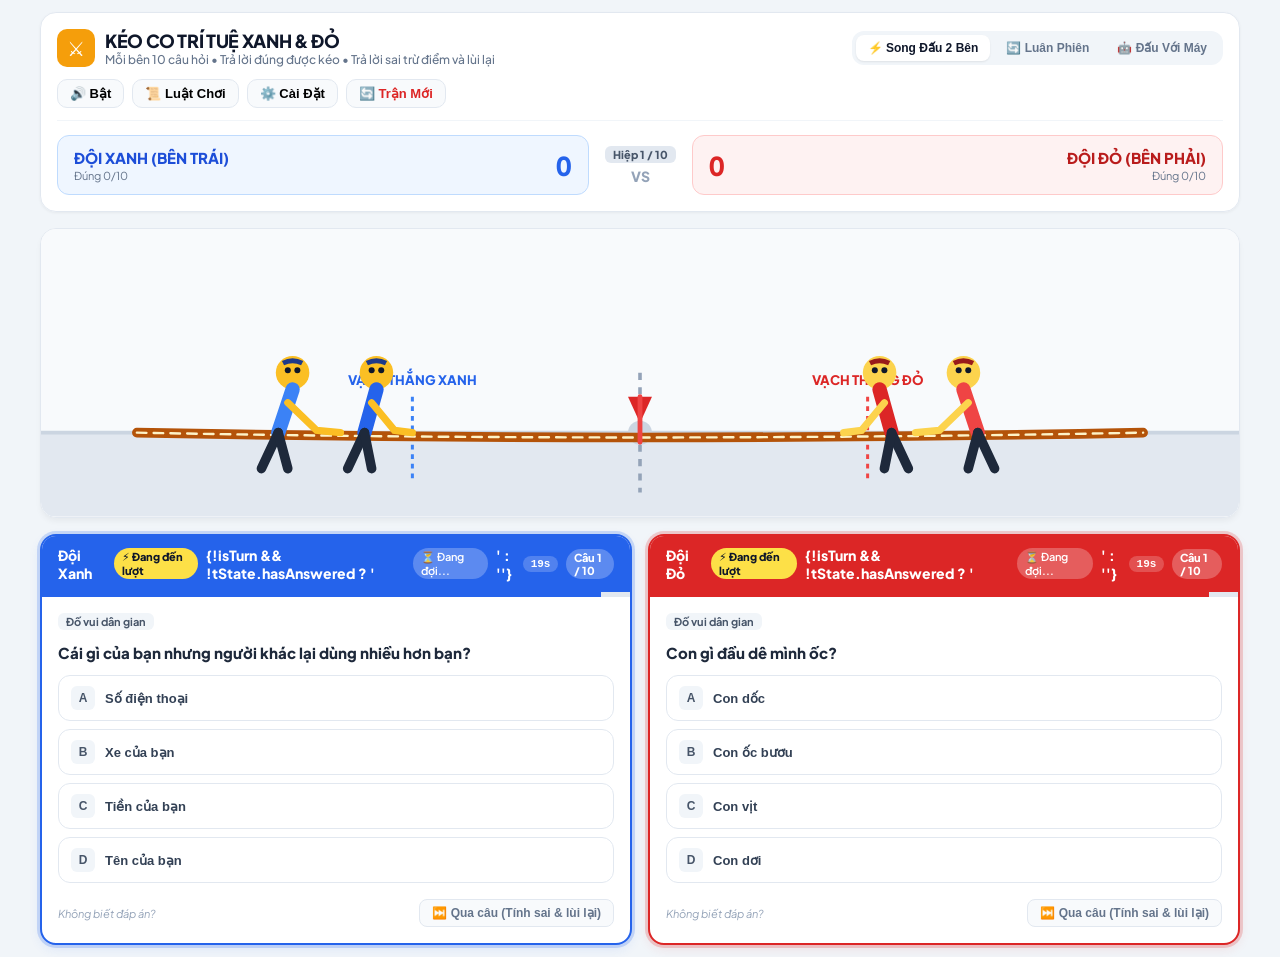
==== docs/index.html @ 519de3d8 "feat: initialize Kéo Co Xanh Đỏ game project Set up the project structure with React, TypeScript, Ta" ====
<!DOCTYPE html>
<html lang="vi">
<head>
  <meta charset="UTF-8" />
  <meta name="viewport" content="width=device-width, initial-scale=1.0" />
  <title>Kéo Co Trí Tuệ Xanh & Đỏ (Tug of War Quiz)</title>
  <meta name="description" content="Trò chơi kéo co đối kháng 2 đội trả lời câu hỏi trắc nghiệm trí tuệ. Đúng được kéo, sai bị trừ điểm và lùi lại." />
  
  <!-- Google Fonts: Plus Jakarta Sans -->
  <link rel="preconnect" href="https://fonts.googleapis.com">
  <link rel="preconnect" href="https://fonts.gstatic.com" crossorigin>
  <link href="https://fonts.googleapis.com/css2?family=Plus+Jakarta+Sans:wght@400;600;700;800;900&display=swap" rel="stylesheet">
  
  <link rel="stylesheet" href="./style.css" />
</head>
<body>
  <!-- Confetti Canvas -->
  <canvas id="confetti-canvas"></canvas>

  <div class="container">
    <!-- Header & Scoreboard -->
    <header class="header-card">
      <div class="header-top">
        <div class="app-title-group">
          <div class="app-icon">⚔️</div>
          <div>
            <h1 class="app-title">KÉO CO TRÍ TUỆ XANH & ĐỎ</h1>
            <p class="app-subtitle">Mỗi bên 10 câu hỏi • Trả lời đúng được kéo • Trả lời sai trừ điểm và lùi lại</p>
          </div>
        </div>

        <div class="mode-selector">
          <button id="mode-split-screen" class="mode-btn active" onclick="setGameMode('split-screen')">
            ⚡ Song Đấu 2 Bên
          </button>
          <button id="mode-turn-based" class="mode-btn" onclick="setGameMode('turn-based')">
            🔄 Luân Phiên
          </button>
          <button id="mode-vs-bot" class="mode-btn" onclick="setGameMode('vs-bot')">
            🤖 Đấu Với Máy
          </button>
        </div>

        <div class="header-actions">
          <button id="sound-btn" class="icon-btn" onclick="toggleSound()">🔊 Bật</button>
          <button class="icon-btn" onclick="openModal('rules-modal')">📜 Luật Chơi</button>
          <button class="icon-btn" onclick="openModal('settings-modal')">⚙️ Cài Đặt</button>
          <button class="icon-btn" style="color: #dc2626;" onclick="resetGame()">🔄 Trận Mới</button>
        </div>
      </div>

      <!-- Scoreboard -->
      <div class="score-row">
        <div class="team-score-box blue">
          <div>
            <div class="team-info-name">ĐỘI XANH (BÊN TRÁI)</div>
            <div class="team-info-sub" id="blue-correct-tag">Đúng 0/10</div>
          </div>
          <div class="team-points" id="blue-score">0</div>
        </div>

        <div class="versus-box">
          <div class="versus-tag" id="round-badge">Hiệp 1 / 10</div>
          <span style="margin-top: 4px; font-size: 14px;">VS</span>
        </div>

        <div class="team-score-box red">
          <div class="team-points" id="red-score">0</div>
          <div style="text-align: right;">
            <div class="team-info-name">ĐỘI ĐỎ (BÊN PHẢI)</div>
            <div class="team-info-sub" id="red-correct-tag">Đúng 0/10</div>
          </div>
        </div>
      </div>
    </header>

    <!-- Arena Stage SVG -->
    <div class="arena-card">
      <div id="banner-action" class="banner-action"></div>

      <svg class="arena-svg" viewBox="0 0 1000 240" fill="none" xmlns="http://www.w3.org/2000/svg">
        <!-- Sky & Ground Background -->
        <rect width="1000" height="240" fill="#f8fafc" />
        <rect y="170" width="1000" height="70" fill="#e2e8f0" />
        <line x1="0" y1="170" x2="1000" y2="170" stroke="#cbd5e1" stroke-width="3" />

        <!-- Center Line & Victory Boundary Lines -->
        <line x1="500" y1="120" x2="500" y2="220" stroke="#94a3b8" stroke-width="3" stroke-dasharray="6 6" />
        <circle cx="500" cy="170" r="10" fill="#cbd5e1" />
        
        <!-- Blue Win Line (Left) -->
        <line x1="310" y1="140" x2="310" y2="210" stroke="#3b82f6" stroke-width="2.5" stroke-dasharray="4 4" />
        <text x="310" y="130" text-anchor="middle" fill="#2563eb" font-size="11" font-weight="800">VẠCH THẮNG XANH</text>

        <!-- Red Win Line (Right) -->
        <line x1="690" y1="140" x2="690" y2="210" stroke="#ef4444" stroke-width="2.5" stroke-dasharray="4 4" />
        <text x="690" y="130" text-anchor="middle" fill="#dc2626" font-size="11" font-weight="800">VẠCH THẮNG ĐỎ</text>

        <!-- Dynamic Rope Group (Moves horizontally with state.ropePosition) -->
        <g id="rope-group" class="rope-group">
          <!-- The Main Rope -->
          <path d="M 80 170 Q 500 178 920 170" stroke="#b45309" stroke-width="8" stroke-linecap="round" />
          <path d="M 80 170 Q 500 178 920 170" stroke="#fef3c7" stroke-width="2" stroke-linecap="round" stroke-dasharray="8 6" />

          <!-- Center Red Ribbon / Flag -->
          <polygon points="500,162 490,140 510,140" fill="#dc2626" />
          <line x1="500" y1="140" x2="500" y2="178" stroke="#ef4444" stroke-width="4" stroke-linecap="round" />

          <!-- BLUE TEAM PULLERS (Left Side) -->
          <!-- Player 1 Blue -->
          <g class="puller-blue" transform="translate(260, 100)">
            <circle cx="20" cy="20" r="14" fill="#fbbf24" />
            <path d="M 12 12 Q 20 8 28 12" stroke="#1e3a8a" stroke-width="4" fill="none" />
            <!-- Eyes & Bandana -->
            <circle cx="16" cy="18" r="2.5" fill="#0f172a" />
            <circle cx="24" cy="18" r="2.5" fill="#0f172a" />
            <!-- Body leaning back -->
            <line x1="20" y1="34" x2="10" y2="70" stroke="#2563eb" stroke-width="12" stroke-linecap="round" />
            <!-- Arms pulling rope -->
            <path d="M 16 45 L 35 68 L 50 70" stroke="#fbbf24" stroke-width="6" stroke-linecap="round" fill="none" />
            <!-- Legs planted back -->
            <path d="M 10 70 L -4 100" stroke="#1e293b" stroke-width="8" stroke-linecap="round" />
            <path d="M 10 70 L 16 100" stroke="#1e293b" stroke-width="8" stroke-linecap="round" />
          </g>

          <!-- Player 2 Blue -->
          <g class="puller-blue" transform="translate(190, 100)">
            <circle cx="20" cy="20" r="14" fill="#fbbf24" />
            <path d="M 12 12 Q 20 8 28 12" stroke="#1e3a8a" stroke-width="4" fill="none" />
            <circle cx="16" cy="18" r="2.5" fill="#0f172a" />
            <circle cx="24" cy="18" r="2.5" fill="#0f172a" />
            <line x1="20" y1="34" x2="8" y2="70" stroke="#3b82f6" stroke-width="12" stroke-linecap="round" />
            <path d="M 16 45 L 40 68 L 60 70" stroke="#fbbf24" stroke-width="6" stroke-linecap="round" fill="none" />
            <path d="M 8 70 L -6 100" stroke="#1e293b" stroke-width="8" stroke-linecap="round" />
            <path d="M 8 70 L 16 100" stroke="#1e293b" stroke-width="8" stroke-linecap="round" />
          </g>

          <!-- RED TEAM PULLERS (Right Side) -->
          <!-- Player 1 Red -->
          <g class="puller-red" transform="translate(680, 100)">
            <circle cx="20" cy="20" r="14" fill="#fcd34d" />
            <path d="M 12 12 Q 20 8 28 12" stroke="#991b1b" stroke-width="4" fill="none" />
            <circle cx="16" cy="18" r="2.5" fill="#0f172a" />
            <circle cx="24" cy="18" r="2.5" fill="#0f172a" />
            <line x1="20" y1="34" x2="30" y2="70" stroke="#dc2626" stroke-width="12" stroke-linecap="round" />
            <path d="M 24 45 L 5 68 L -10 70" stroke="#fcd34d" stroke-width="6" stroke-linecap="round" fill="none" />
            <path d="M 30 70 L 44 100" stroke="#1e293b" stroke-width="8" stroke-linecap="round" />
            <path d="M 30 70 L 24 100" stroke="#1e293b" stroke-width="8" stroke-linecap="round" />
          </g>

          <!-- Player 2 Red -->
          <g class="puller-red" transform="translate(750, 100)">
            <circle cx="20" cy="20" r="14" fill="#fcd34d" />
            <path d="M 12 12 Q 20 8 28 12" stroke="#991b1b" stroke-width="4" fill="none" />
            <circle cx="16" cy="18" r="2.5" fill="#0f172a" />
            <circle cx="24" cy="18" r="2.5" fill="#0f172a" />
            <line x1="20" y1="34" x2="32" y2="70" stroke="#ef4444" stroke-width="12" stroke-linecap="round" />
            <path d="M 24 45 L 0 68 L -20 70" stroke="#fcd34d" stroke-width="6" stroke-linecap="round" fill="none" />
            <path d="M 32 70 L 46 100" stroke="#1e293b" stroke-width="8" stroke-linecap="round" />
            <path d="M 32 70 L 24 100" stroke="#1e293b" stroke-width="8" stroke-linecap="round" />
          </g>
        </g>
      </svg>
    </div>

    <!-- Questions Side-by-Side Area -->
    <main class="question-grid">
      <!-- Blue Team Question Card (Left) -->
      <section id="blue-q-card" class="q-card blue-card active-turn">
        <!-- Rendered by script.js -->
      </section>

      <!-- Red Team Question Card (Right) -->
      <section id="red-q-card" class="q-card red-card active-turn">
        <!-- Rendered by script.js -->
      </section>
    </main>
  </div>

  <!-- Rules Modal -->
  <div id="rules-modal" class="modal-overlay">
    <div class="modal-content">
      <button class="modal-close-btn" onclick="closeModal('rules-modal')">✕</button>
      <h2 class="modal-title">📜 Luật Chơi Kéo Co Trí Tuệ</h2>
      <ul style="padding-left: 20px; font-size: 13px; line-height: 1.6; color: #334155; display: flex; flex-direction: column; gap: 8px;">
        <li><strong>Mục tiêu:</strong> Dùng kiến thức trả lời đúng 10 câu hỏi để kéo dây về phía đội mình và giành chiến thắng!</li>
        <li><strong>Trả lời đúng:</strong> <span style="color: #16a34a; font-weight: 800;">+100 điểm</span> và kéo dây về phía mình 14% khoảng cách.</li>
        <li><strong>Trả lời sai / Hết giờ / Bỏ qua:</strong> <span style="color: #dc2626; font-weight: 800;">-50 điểm</span>, đội bị lùi lại và dây bị kéo về phía đối phương.</li>
        <li><strong>Nút Qua câu:</strong> Nếu không biết đáp án, bấm "Qua câu" để lập tức xem đáp án đúng và tiếp tục thi đấu.</li>
        <li><strong>Chiến thắng Knockout:</strong> Kéo dây vượt qua vạch chiến thắng trước khi hết 10 câu sẽ thắng ngay tức khắc!</li>
      </ul>
      <button class="btn-primary" onclick="closeModal('rules-modal')">Đã Hiểu, Bắt Đầu Chơi!</button>
    </div>
  </div>

  <!-- Settings Modal -->
  <div id="settings-modal" class="modal-overlay">
    <div class="modal-content">
      <button class="modal-close-btn" onclick="closeModal('settings-modal')">✕</button>
      <h2 class="modal-title">⚙️ Cài Đặt Trận Đấu</h2>
      
      <div class="form-group">
        <label class="form-label">Tên Đội Xanh (Bên Trái)</label>
        <input type="text" id="setting-blue-name" class="form-input" value="Đội Xanh" />
      </div>

      <div class="form-group">
        <label class="form-label">Tên Đội Đỏ (Bên Phải)</label>
        <input type="text" id="setting-red-name" class="form-input" value="Đội Đỏ" />
      </div>

      <div class="form-group">
        <label class="form-label">Cơ chế câu hỏi 2 đội</label>
        <div style="display: grid; grid-template-columns: 1fr 1fr; gap: 8px;">
          <button type="button" class="icon-btn" style="justify-content: center;" onclick="state.sameQuestions=false; resetGame();">
            🔀 Đề riêng biệt
          </button>
          <button type="button" class="icon-btn" style="justify-content: center;" onclick="state.sameQuestions=true; resetGame();">
            🎯 Cùng 1 câu hỏi
          </button>
        </div>
      </div>

      <button class="btn-primary" onclick="
        state.blue.name = document.getElementById('setting-blue-name').value || 'Đội Xanh';
        state.red.name = document.getElementById('setting-red-name').value || 'Đội Đỏ';
        closeModal('settings-modal');
        resetGame();
      ">
        Lưu & Bắt Đầu Lại
      </button>
    </div>
  </div>

  <!-- Game Over Celebration Modal -->
  <div id="game-over-modal" class="modal-overlay">
    <div class="modal-content" style="text-align: center;">
      <div style="font-size: 52px; margin-bottom: 8px;">🏆</div>
      <h2 id="winner-modal-title" class="modal-title" style="font-size: 22px;"></h2>
      <p id="winner-modal-reason" style="font-size: 13px; color: #475569;"></p>
      
      <div id="winner-modal-stats"></div>

      <button class="btn-primary" onclick="resetGame()">🔄 Chơi Lại Trận Mới</button>
    </div>
  </div>

  <script src="./script.js"></script>
</body>
</html>
---- docs/style.css ----
/* KÉO CO XANH - ĐỎ (Tug of War Quiz) - Standalone CSS */
:root {
  --blue-primary: #2563eb;
  --blue-dark: #1d4ed8;
  --blue-light: #eff6ff;
  --blue-border: #bfdbfe;
  
  --red-primary: #dc2626;
  --red-dark: #b91c1c;
  --red-light: #fef2f2;
  --red-border: #fecaca;
  
  --bg-main: #f8fafc;
  --text-main: #0f172a;
  --text-muted: #64748b;
  --card-border: #e2e8f0;
  
  --radius-lg: 16px;
  --radius-md: 12px;
  --radius-sm: 8px;
}

* {
  box-sizing: border-box;
  margin: 0;
  padding: 0;
}

body {
  font-family: 'Plus Jakarta Sans', system-ui, -apple-system, sans-serif;
  background-color: #f1f5f9;
  color: var(--text-main);
  min-height: 100vh;
  display: flex;
  flex-direction: column;
  align-items: center;
  padding: 12px;
}

.container {
  width: 100%;
  max-width: 1200px;
  display: flex;
  flex-direction: column;
  gap: 16px;
  flex: 1;
}

/* Header & Scoreboard */
.header-card {
  background: rgba(255, 255, 255, 0.96);
  backdrop-filter: blur(8px);
  border: 1px solid var(--card-border);
  border-radius: var(--radius-lg);
  padding: 16px;
  box-shadow: 0 1px 3px rgba(0, 0, 0, 0.05);
}

.header-top {
  display: flex;
  justify-content: space-between;
  align-items: center;
  flex-wrap: wrap;
  gap: 12px;
  border-bottom: 1px solid #f1f5f9;
  padding-bottom: 12px;
  margin-bottom: 14px;
}

.app-title-group {
  display: flex;
  align-items: center;
  gap: 10px;
}

.app-icon {
  width: 38px;
  height: 38px;
  background: #f59e0b;
  color: white;
  border-radius: 10px;
  display: flex;
  align-items: center;
  justify-content: center;
  font-size: 20px;
  font-weight: 900;
}

.app-title {
  font-size: 18px;
  font-weight: 900;
  letter-spacing: -0.02em;
}

.app-subtitle {
  font-size: 12px;
  color: var(--text-muted);
  font-weight: 500;
}

.mode-selector {
  display: flex;
  background: #f1f5f9;
  padding: 4px;
  border-radius: var(--radius-md);
  gap: 4px;
}

.mode-btn {
  border: none;
  background: transparent;
  padding: 6px 12px;
  font-size: 12px;
  font-weight: 700;
  color: var(--text-muted);
  border-radius: 8px;
  cursor: pointer;
  transition: all 0.2s;
}

.mode-btn.active {
  background: white;
  color: var(--text-main);
  box-shadow: 0 1px 2px rgba(0,0,0,0.08);
}

.header-actions {
  display: flex;
  gap: 8px;
}

.icon-btn {
  background: #f8fafc;
  border: 1px solid var(--card-border);
  border-radius: 10px;
  padding: 6px 12px;
  font-size: 13px;
  font-weight: 700;
  cursor: pointer;
  display: flex;
  align-items: center;
  gap: 6px;
  transition: all 0.2s;
}

.icon-btn:hover {
  background: #f1f5f9;
  border-color: #cbd5e1;
}

/* Score board comparison row */
.score-row {
  display: grid;
  grid-template-columns: 1fr auto 1fr;
  align-items: center;
  gap: 16px;
}

.team-score-box {
  padding: 12px 16px;
  border-radius: var(--radius-md);
  display: flex;
  justify-content: space-between;
  align-items: center;
}

.team-score-box.blue {
  background: var(--blue-light);
  border: 1.5px solid var(--blue-border);
}

.team-score-box.red {
  background: var(--red-light);
  border: 1.5px solid var(--red-border);
}

.team-info-name {
  font-size: 15px;
  font-weight: 900;
}

.team-score-box.blue .team-info-name { color: var(--blue-dark); }
.team-score-box.red .team-info-name { color: var(--red-dark); }

.team-info-sub {
  font-size: 11px;
  color: var(--text-muted);
  margin-top: 2px;
}

.team-points {
  font-size: 26px;
  font-weight: 900;
  font-variant-numeric: tabular-nums;
}

.team-score-box.blue .team-points { color: var(--blue-primary); }
.team-score-box.red .team-points { color: var(--red-primary); }

.versus-box {
  display: flex;
  flex-direction: column;
  align-items: center;
  justify-content: center;
  font-weight: 900;
  font-size: 13px;
  color: #94a3b8;
}

.versus-tag {
  background: #e2e8f0;
  color: #475569;
  padding: 2px 8px;
  border-radius: 6px;
  font-size: 11px;
}

/* Arena SVG Stage */
.arena-card {
  background: white;
  border: 1px solid var(--card-border);
  border-radius: var(--radius-lg);
  overflow: hidden;
  box-shadow: 0 4px 6px -1px rgba(0,0,0,0.05);
  position: relative;
}

.arena-svg {
  width: 100%;
  height: auto;
  display: block;
}

.rope-group {
  transition: transform 0.35s cubic-bezier(0.34, 1.56, 0.64, 1);
}

.puller-blue, .puller-red {
  transition: transform 0.25s ease-out;
}

.banner-action {
  position: absolute;
  top: 12px;
  left: 50%;
  transform: translateX(-50%);
  background: rgba(15, 23, 42, 0.9);
  color: white;
  padding: 6px 16px;
  border-radius: 9999px;
  font-size: 12px;
  font-weight: 800;
  box-shadow: 0 4px 12px rgba(0,0,0,0.2);
  display: none;
  animation: popIn 0.3s ease-out forwards;
}

@keyframes popIn {
  from { opacity: 0; transform: translate(-50%, -8px) scale(0.9); }
  to { opacity: 1; transform: translate(-50%, 0) scale(1); }
}

/* Question Area: Side by side 2 columns */
.question-grid {
  display: grid;
  grid-template-columns: 1fr 1fr;
  gap: 16px;
  align-items: stretch;
}

@media (max-width: 768px) {
  .question-grid {
    grid-template-columns: 1fr;
  }
}

.q-card {
  background: white;
  border-radius: var(--radius-lg);
  border: 2px solid var(--card-border);
  display: flex;
  flex-direction: column;
  overflow: hidden;
  box-shadow: 0 2px 4px rgba(0,0,0,0.04);
  transition: all 0.2s;
}

.q-card.blue-card {
  border-color: var(--blue-border);
}

.q-card.red-card {
  border-color: var(--red-border);
}

.q-card.active-turn.blue-card {
  border-color: var(--blue-primary);
  box-shadow: 0 0 0 3px rgba(37, 99, 235, 0.2), 0 4px 12px rgba(37, 99, 235, 0.1);
}

.q-card.active-turn.red-card {
  border-color: var(--red-primary);
  box-shadow: 0 0 0 3px rgba(220, 38, 38, 0.2), 0 4px 12px rgba(220, 38, 38, 0.1);
}

.q-card.waiting-turn {
  opacity: 0.85;
}

.q-header {
  padding: 10px 16px;
  color: white;
  display: flex;
  justify-content: space-between;
  align-items: center;
}

.q-card.blue-card .q-header {
  background: var(--blue-primary);
}

.q-card.red-card .q-header {
  background: var(--red-primary);
}

.q-team-title {
  display: flex;
  align-items: center;
  gap: 8px;
  font-weight: 800;
  font-size: 14px;
}

.turn-pill {
  font-size: 11px;
  font-weight: 900;
  padding: 2px 8px;
  border-radius: 9999px;
  background: #fde047;
  color: #0f172a;
}

.waiting-pill {
  font-size: 11px;
  font-weight: 600;
  padding: 2px 8px;
  border-radius: 9999px;
  background: rgba(255,255,255,0.25);
  color: white;
}

.q-timer-box {
  display: flex;
  align-items: center;
  gap: 8px;
}

.timer-tag {
  background: rgba(255,255,255,0.2);
  padding: 2px 8px;
  border-radius: 9999px;
  font-size: 11px;
  font-weight: 800;
  font-family: monospace;
}

.q-progress-bar-wrap {
  height: 5px;
  background: #e2e8f0;
  width: 100%;
  overflow: hidden;
}

.q-progress-bar-fill {
  height: 100%;
  width: 100%;
  transition: width 1s linear;
}

.blue-card .q-progress-bar-fill { background: var(--blue-primary); }
.red-card .q-progress-bar-fill { background: var(--red-primary); }

.q-body {
  padding: 16px;
  display: flex;
  flex-direction: column;
  gap: 12px;
  flex: 1;
}

.q-category-tag {
  display: inline-block;
  align-self: flex-start;
  font-size: 11px;
  font-weight: 700;
  padding: 2px 8px;
  border-radius: 6px;
  background: #f1f5f9;
  color: #475569;
}

.q-text {
  font-size: 15px;
  font-weight: 800;
  line-height: 1.45;
  color: #1e293b;
}

.options-list {
  display: flex;
  flex-direction: column;
  gap: 8px;
}

.opt-btn {
  width: 100%;
  padding: 10px 12px;
  border-radius: var(--radius-md);
  border: 1.5px solid #e2e8f0;
  background: white;
  text-align: left;
  display: flex;
  align-items: center;
  gap: 10px;
  font-size: 13px;
  font-weight: 600;
  color: #334155;
  cursor: pointer;
  transition: all 0.15s;
}

.opt-btn:hover:not(:disabled) {
  border-color: #94a3b8;
  background: #f8fafc;
}

.opt-letter {
  width: 24px;
  height: 24px;
  border-radius: 6px;
  background: #f1f5f9;
  color: #475569;
  display: flex;
  align-items: center;
  justify-content: center;
  font-weight: 800;
  font-size: 12px;
  flex-shrink: 0;
}

.opt-btn.correct {
  border-color: #10b981;
  background: #ecfdf5;
  color: #065f46;
}

.opt-btn.correct .opt-letter {
  background: #10b981;
  color: white;
}

.opt-btn.wrong {
  border-color: #ef4444;
  background: #fef2f2;
  color: #991b1b;
}

.opt-btn.wrong .opt-letter {
  background: #ef4444;
  color: white;
}

.opt-btn:disabled {
  cursor: default;
}

/* Skip button */
.skip-action-row {
  display: flex;
  justify-content: space-between;
  align-items: center;
  margin-top: 4px;
}

.skip-help-text {
  font-size: 11px;
  color: #94a3b8;
  font-style: italic;
}

.skip-btn {
  background: #f8fafc;
  border: 1px solid #e2e8f0;
  color: #64748b;
  padding: 6px 12px;
  border-radius: 8px;
  font-size: 12px;
  font-weight: 700;
  cursor: pointer;
  transition: all 0.2s;
  display: flex;
  align-items: center;
  gap: 6px;
}

.skip-btn:hover {
  background: #fff1f2;
  border-color: #fecdd3;
  color: #e11d48;
}

/* Feedback panel */
.q-feedback-panel {
  margin-top: 10px;
  padding: 12px;
  border-radius: var(--radius-md);
  border: 1px solid transparent;
  display: none;
}

.q-feedback-panel.visible {
  display: block;
  animation: fadeIn 0.25s ease-out;
}

@keyframes fadeIn {
  from { opacity: 0; transform: translateY(4px); }
  to { opacity: 1; transform: translateY(0); }
}

.q-feedback-panel.success {
  background: #ecfdf5;
  border-color: #a7f3d0;
  color: #065f46;
}

.q-feedback-panel.failed {
  background: #fff1f2;
  border-color: #fecdd3;
  color: #9f1239;
}

.feedback-title {
  font-size: 13px;
  font-weight: 900;
  display: flex;
  align-items: center;
  gap: 6px;
}

.feedback-correct-answer {
  display: inline-block;
  background: rgba(255,255,255,0.85);
  border: 1px solid #fed7aa;
  padding: 4px 8px;
  border-radius: 6px;
  margin-top: 6px;
  font-size: 12px;
  font-weight: 800;
  color: #9a3412;
}

.feedback-explanation {
  font-size: 12px;
  color: #475569;
  margin-top: 6px;
  line-height: 1.45;
}

.feedback-footer {
  display: flex;
  justify-content: space-between;
  align-items: center;
  margin-top: 10px;
  flex-wrap: wrap;
  gap: 8px;
}

.countdown-label {
  font-size: 11px;
  color: #64748b;
  font-weight: 600;
}

.next-q-btn {
  border: none;
  padding: 8px 16px;
  border-radius: 10px;
  color: white;
  font-weight: 800;
  font-size: 13px;
  cursor: pointer;
  transition: all 0.2s;
}

.blue-card .next-q-btn { background: var(--blue-primary); }
.red-card .next-q-btn { background: var(--red-primary); }

.next-q-btn:hover {
  transform: translateY(-1px);
  box-shadow: 0 4px 8px rgba(0,0,0,0.1);
}

/* Modals */
.modal-overlay {
  position: fixed;
  inset: 0;
  background: rgba(15, 23, 42, 0.6);
  backdrop-filter: blur(4px);
  display: flex;
  align-items: center;
  justify-content: center;
  padding: 16px;
  z-index: 999;
  opacity: 0;
  pointer-events: none;
  transition: opacity 0.25s ease;
}

.modal-overlay.active {
  opacity: 1;
  pointer-events: auto;
}

.modal-content {
  background: white;
  width: 100%;
  max-width: 500px;
  border-radius: var(--radius-lg);
  padding: 24px;
  box-shadow: 0 20px 25px -5px rgba(0, 0, 0, 0.2);
  max-height: 90vh;
  overflow-y: auto;
  position: relative;
}

.modal-close-btn {
  position: absolute;
  top: 16px;
  right: 16px;
  background: transparent;
  border: none;
  font-size: 20px;
  color: #94a3b8;
  cursor: pointer;
}

.modal-title {
  font-size: 18px;
  font-weight: 900;
  margin-bottom: 16px;
}

.form-group {
  margin-bottom: 14px;
}

.form-label {
  display: block;
  font-size: 12px;
  font-weight: 700;
  color: #334155;
  margin-bottom: 6px;
}

.form-input {
  width: 100%;
  padding: 8px 12px;
  border: 1px solid var(--card-border);
  border-radius: 10px;
  font-size: 13px;
}

.btn-primary {
  width: 100%;
  background: var(--blue-primary);
  color: white;
  border: none;
  padding: 10px;
  border-radius: 10px;
  font-weight: 800;
  font-size: 14px;
  cursor: pointer;
  margin-top: 8px;
}

/* Confetti canvas */
#confetti-canvas {
  position: fixed;
  inset: 0;
  pointer-events: none;
  z-index: 1000;
}
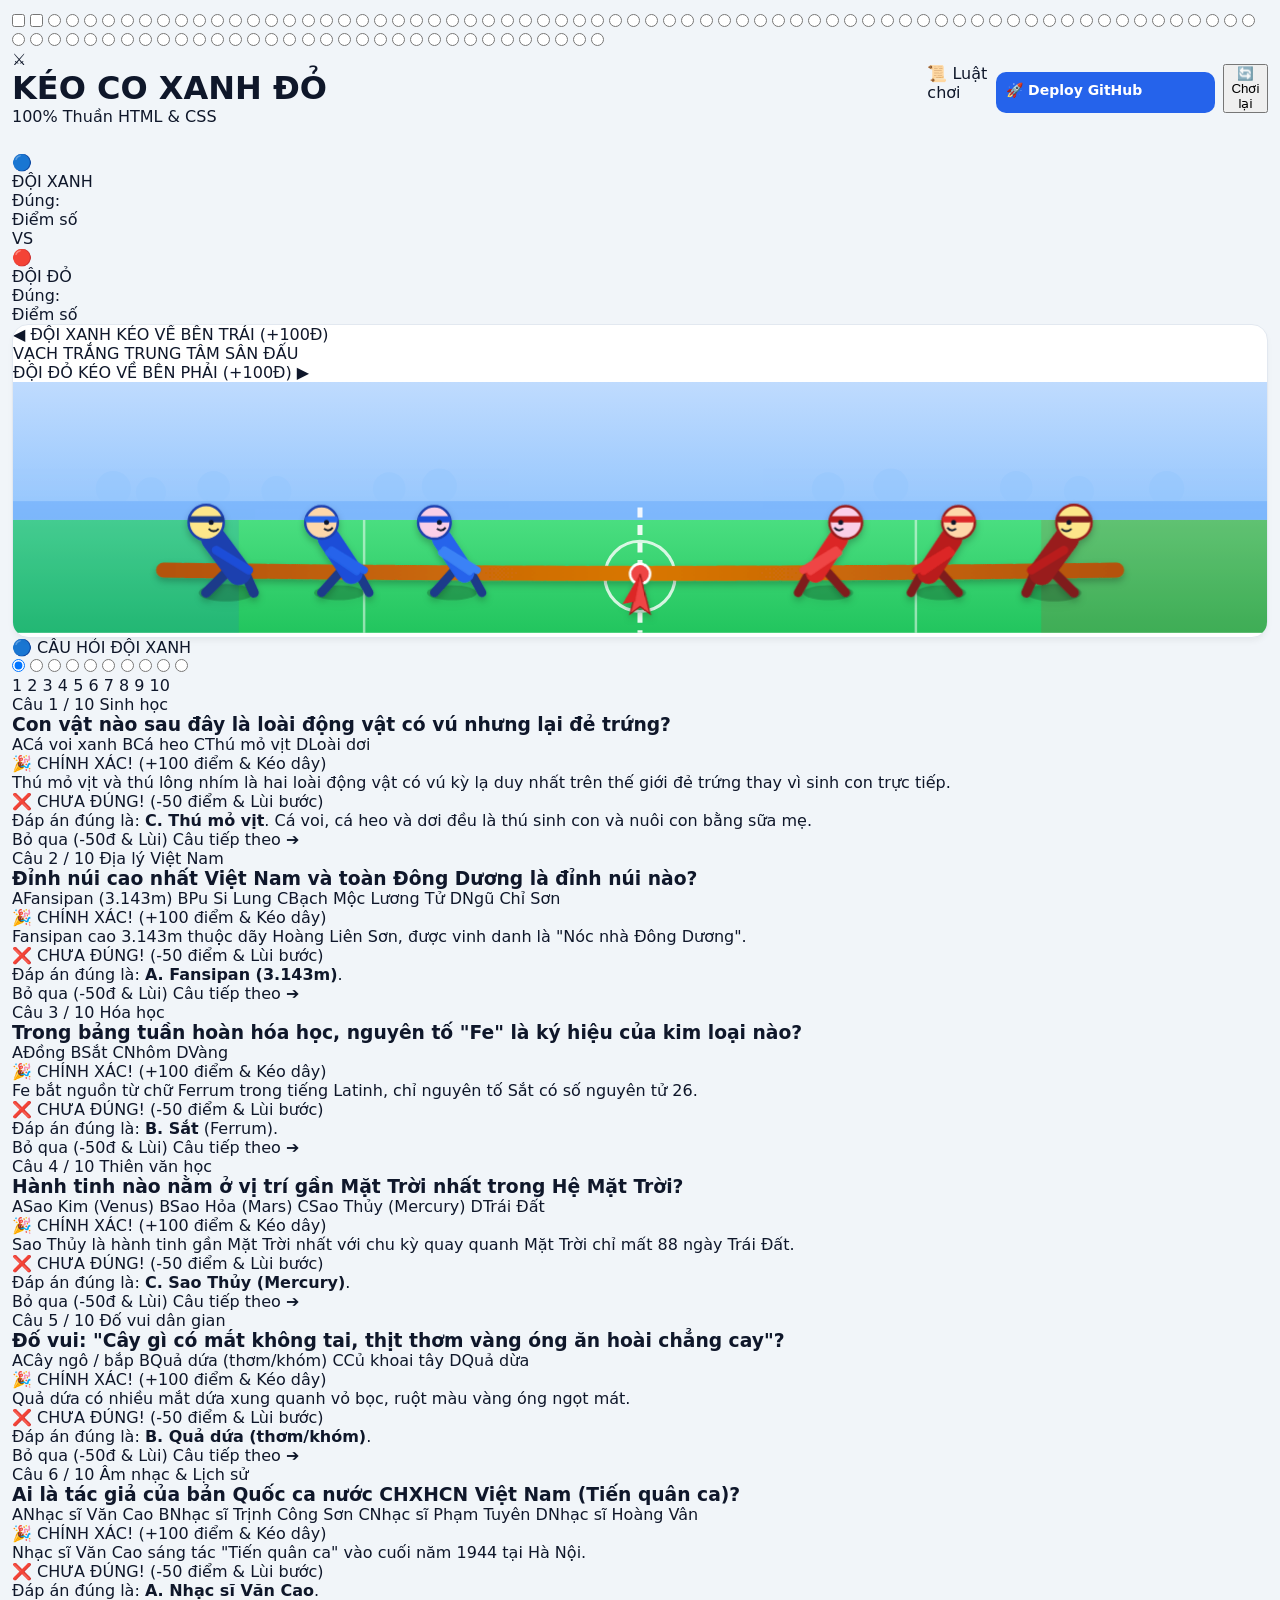
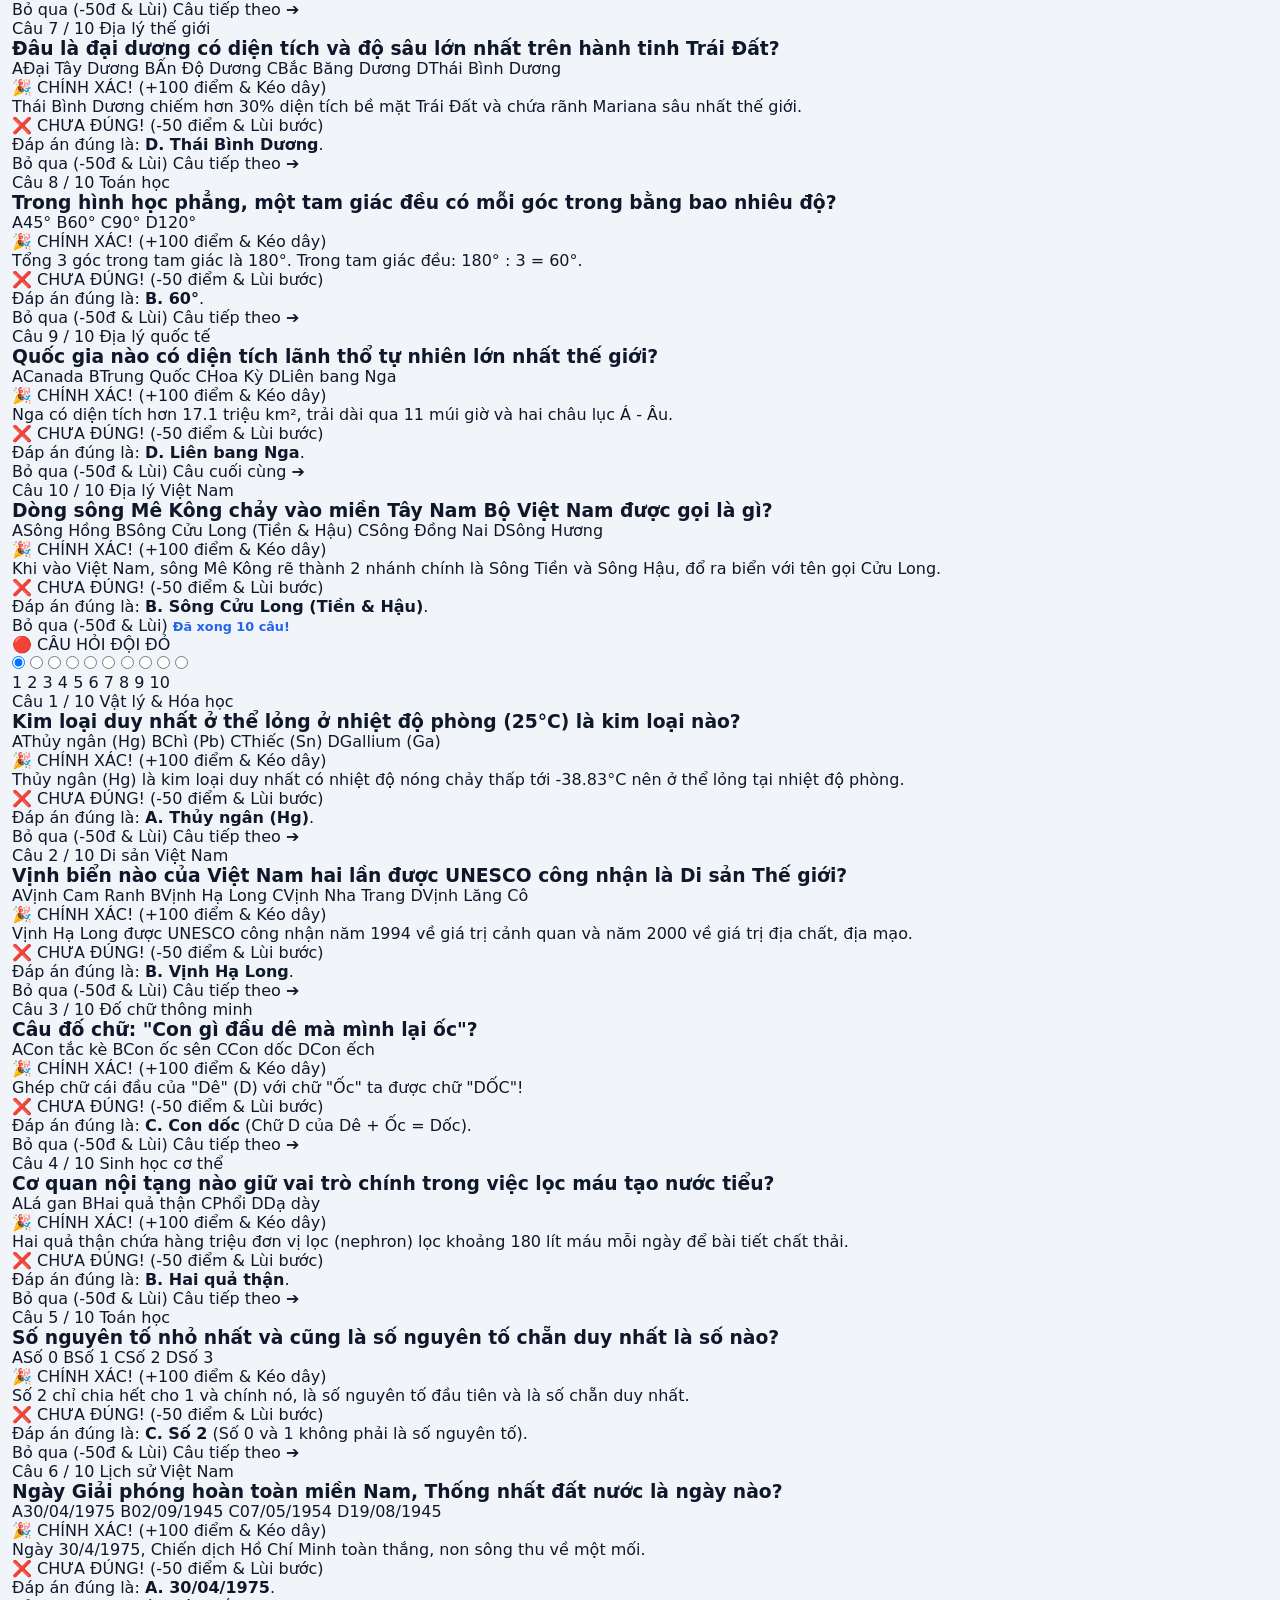
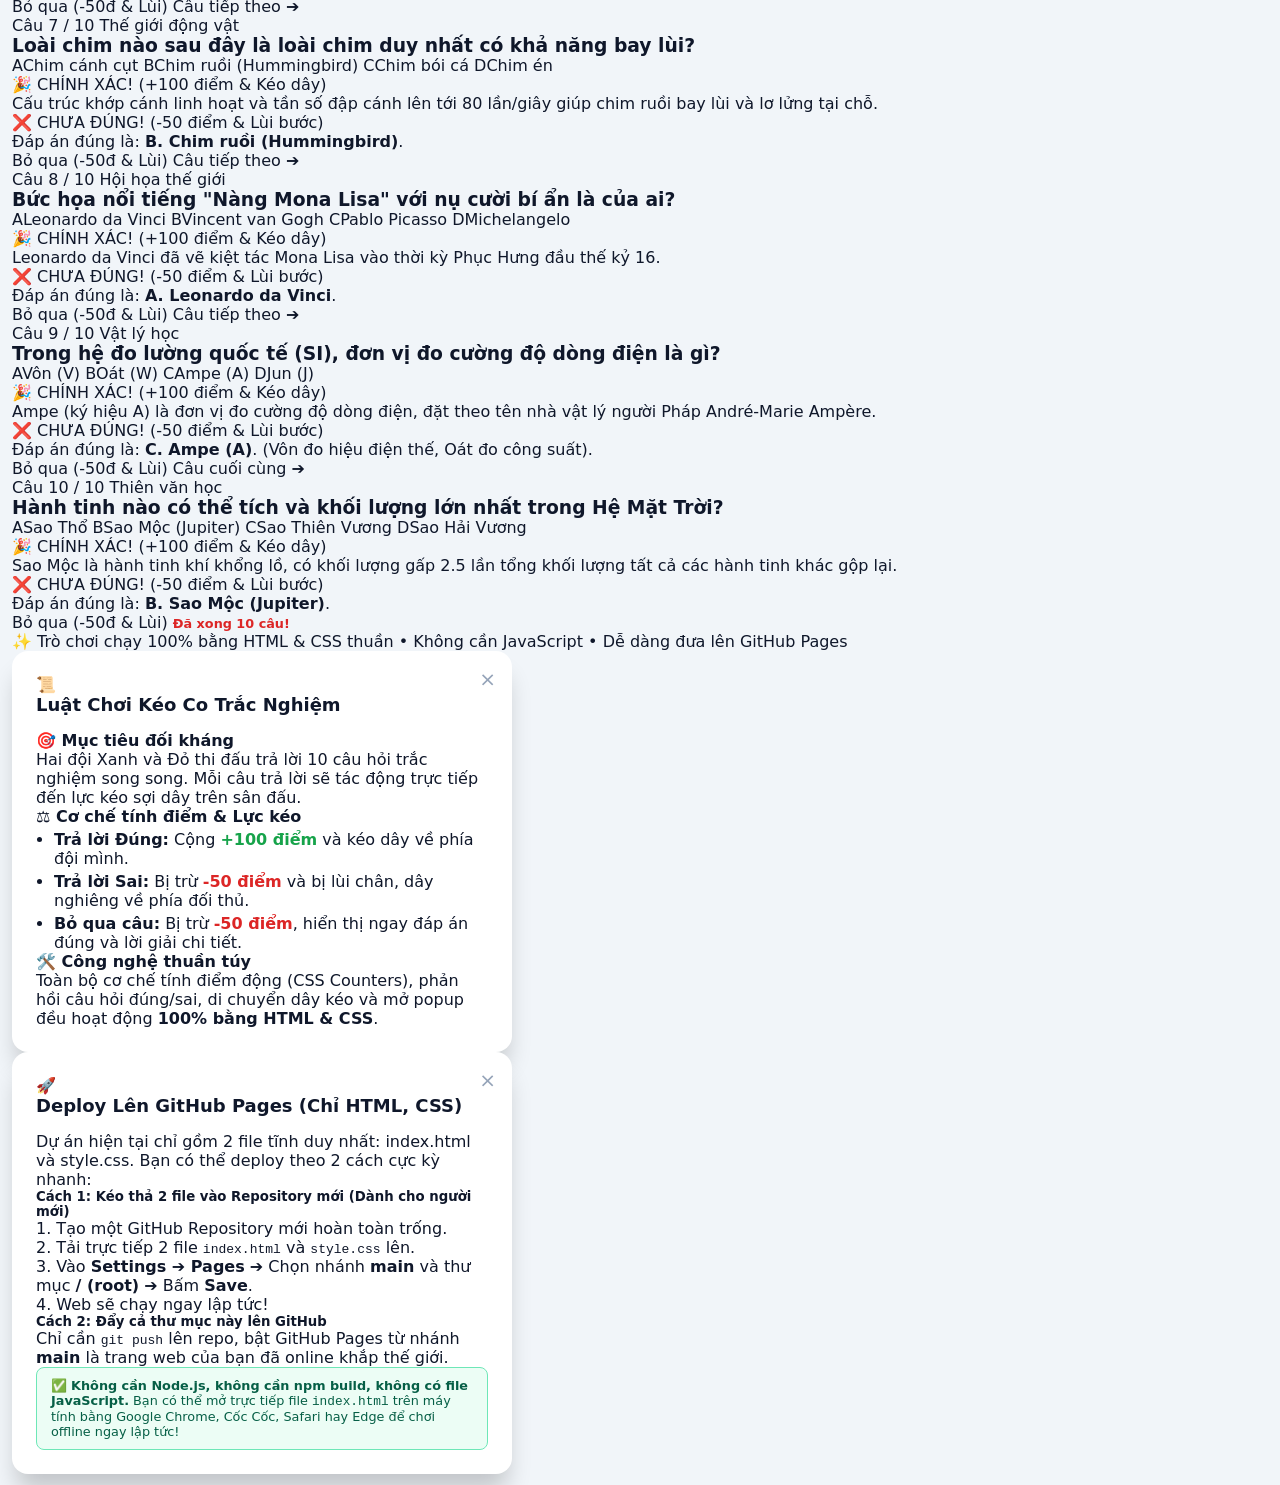
==== commit a5e6955c: "feat: implement full game logic using pure CSS Replace JS-based logic with a state-driven CSS archit" ====
--- a/docs/index.html
+++ b/docs/index.html
@@ -1,250 +1,1086 @@
-<!DOCTYPE html>
+<!doctype html>
 <html lang="vi">
-<head>
-  <meta charset="UTF-8" />
-  <meta name="viewport" content="width=device-width, initial-scale=1.0" />
-  <title>Kéo Co Trí Tuệ Xanh & Đỏ (Tug of War Quiz)</title>
-  <meta name="description" content="Trò chơi kéo co đối kháng 2 đội trả lời câu hỏi trắc nghiệm trí tuệ. Đúng được kéo, sai bị trừ điểm và lùi lại." />
-  
-  <!-- Google Fonts: Plus Jakarta Sans -->
-  <link rel="preconnect" href="https://fonts.googleapis.com">
-  <link rel="preconnect" href="https://fonts.gstatic.com" crossorigin>
-  <link href="https://fonts.googleapis.com/css2?family=Plus+Jakarta+Sans:wght@400;600;700;800;900&display=swap" rel="stylesheet">
-  
-  <link rel="stylesheet" href="./style.css" />
-</head>
-<body>
-  <!-- Confetti Canvas -->
-  <canvas id="confetti-canvas"></canvas>
-
-  <div class="container">
-    <!-- Header & Scoreboard -->
-    <header class="header-card">
-      <div class="header-top">
-        <div class="app-title-group">
-          <div class="app-icon">⚔️</div>
-          <div>
-            <h1 class="app-title">KÉO CO TRÍ TUỆ XANH & ĐỎ</h1>
-            <p class="app-subtitle">Mỗi bên 10 câu hỏi • Trả lời đúng được kéo • Trả lời sai trừ điểm và lùi lại</p>
+  <head>
+    <meta charset="UTF-8" />
+    <meta name="viewport" content="width=device-width, initial-scale=1.0" />
+    <title>Kéo Co Xanh Đỏ - Trò Chơi Trắc Nghiệm Thuần HTML &amp; CSS</title>
+    <meta name="description" content="Trò chơi đố vui kéo co đối kháng giữa Đội Xanh và Đội Đỏ với 10 câu hỏi mỗi bên, thuần HTML và CSS không cần JavaScript." />
+    <meta property="og:title" content="Kéo Co Xanh Đỏ - Thuần HTML &amp; CSS" />
+    <meta property="og:description" content="Trò chơi đố vui kéo co đối kháng giữa Đội Xanh và Đội Đỏ với 10 câu hỏi mỗi bên, thuần HTML và CSS." />
+    <meta property="og:type" content="website" />
+    <link rel="stylesheet" href="./style.css" />
+  </head>
+  <body>
+    <!-- PURE HTML & CSS TUG OF WAR GAME (NO JAVASCRIPT) -->
+    <form class="game-form" id="tug-game">
+      <!-- Modal Checkbox Toggles -->
+      <input type="checkbox" id="rules-toggle" class="modal-toggle" />
+      <input type="checkbox" id="deploy-toggle" class="modal-toggle" />
+
+      <!-- ==========================================
+           BLUE TEAM RADIO CHOICES (Hidden State Store)
+           ========================================== -->
+      <!-- Q1: C is correct -->
+      <input type="radio" name="b_q1" id="b_q1_a" class="hidden-radio b-w b-q1-w" />
+      <input type="radio" name="b_q1" id="b_q1_b" class="hidden-radio b-w b-q1-w" />
+      <input type="radio" name="b_q1" id="b_q1_c" class="hidden-radio b-c" />
+      <input type="radio" name="b_q1" id="b_q1_d" class="hidden-radio b-w b-q1-w" />
+      <input type="radio" name="b_q1" id="b_q1_s" class="hidden-radio b-s b-q1-w" />
+
+      <!-- Q2: A is correct -->
+      <input type="radio" name="b_q2" id="b_q2_a" class="hidden-radio b-c" />
+      <input type="radio" name="b_q2" id="b_q2_b" class="hidden-radio b-w b-q2-w" />
+      <input type="radio" name="b_q2" id="b_q2_c" class="hidden-radio b-w b-q2-w" />
+      <input type="radio" name="b_q2" id="b_q2_d" class="hidden-radio b-w b-q2-w" />
+      <input type="radio" name="b_q2" id="b_q2_s" class="hidden-radio b-s b-q2-w" />
+
+      <!-- Q3: B is correct -->
+      <input type="radio" name="b_q3" id="b_q3_a" class="hidden-radio b-w b-q3-w" />
+      <input type="radio" name="b_q3" id="b_q3_b" class="hidden-radio b-c" />
+      <input type="radio" name="b_q3" id="b_q3_c" class="hidden-radio b-w b-q3-w" />
+      <input type="radio" name="b_q3" id="b_q3_d" class="hidden-radio b-w b-q3-w" />
+      <input type="radio" name="b_q3" id="b_q3_s" class="hidden-radio b-s b-q3-w" />
+
+      <!-- Q4: C is correct -->
+      <input type="radio" name="b_q4" id="b_q4_a" class="hidden-radio b-w b-q4-w" />
+      <input type="radio" name="b_q4" id="b_q4_b" class="hidden-radio b-w b-q4-w" />
+      <input type="radio" name="b_q4" id="b_q4_c" class="hidden-radio b-c" />
+      <input type="radio" name="b_q4" id="b_q4_d" class="hidden-radio b-w b-q4-w" />
+      <input type="radio" name="b_q4" id="b_q4_s" class="hidden-radio b-s b-q4-w" />
+
+      <!-- Q5: B is correct -->
+      <input type="radio" name="b_q5" id="b_q5_a" class="hidden-radio b-w b-q5-w" />
+      <input type="radio" name="b_q5" id="b_q5_b" class="hidden-radio b-c" />
+      <input type="radio" name="b_q5" id="b_q5_c" class="hidden-radio b-w b-q5-w" />
+      <input type="radio" name="b_q5" id="b_q5_d" class="hidden-radio b-w b-q5-w" />
+      <input type="radio" name="b_q5" id="b_q5_s" class="hidden-radio b-s b-q5-w" />
+
+      <!-- Q6: A is correct -->
+      <input type="radio" name="b_q6" id="b_q6_a" class="hidden-radio b-c" />
+      <input type="radio" name="b_q6" id="b_q6_b" class="hidden-radio b-w b-q6-w" />
+      <input type="radio" name="b_q6" id="b_q6_c" class="hidden-radio b-w b-q6-w" />
+      <input type="radio" name="b_q6" id="b_q6_d" class="hidden-radio b-w b-q6-w" />
+      <input type="radio" name="b_q6" id="b_q6_s" class="hidden-radio b-s b-q6-w" />
+
+      <!-- Q7: D is correct -->
+      <input type="radio" name="b_q7" id="b_q7_a" class="hidden-radio b-w b-q7-w" />
+      <input type="radio" name="b_q7" id="b_q7_b" class="hidden-radio b-w b-q7-w" />
+      <input type="radio" name="b_q7" id="b_q7_c" class="hidden-radio b-w b-q7-w" />
+      <input type="radio" name="b_q7" id="b_q7_d" class="hidden-radio b-c" />
+      <input type="radio" name="b_q7" id="b_q7_s" class="hidden-radio b-s b-q7-w" />
+
+      <!-- Q8: B is correct -->
+      <input type="radio" name="b_q8" id="b_q8_a" class="hidden-radio b-w b-q8-w" />
+      <input type="radio" name="b_q8" id="b_q8_b" class="hidden-radio b-c" />
+      <input type="radio" name="b_q8" id="b_q8_c" class="hidden-radio b-w b-q8-w" />
+      <input type="radio" name="b_q8" id="b_q8_d" class="hidden-radio b-w b-q8-w" />
+      <input type="radio" name="b_q8" id="b_q8_s" class="hidden-radio b-s b-q8-w" />
+
+      <!-- Q9: D is correct -->
+      <input type="radio" name="b_q9" id="b_q9_a" class="hidden-radio b-w b-q9-w" />
+      <input type="radio" name="b_q9" id="b_q9_b" class="hidden-radio b-w b-q9-w" />
+      <input type="radio" name="b_q9" id="b_q9_c" class="hidden-radio b-w b-q9-w" />
+      <input type="radio" name="b_q9" id="b_q9_d" class="hidden-radio b-c" />
+      <input type="radio" name="b_q9" id="b_q9_s" class="hidden-radio b-s b-q9-w" />
+
+      <!-- Q10: B is correct -->
+      <input type="radio" name="b_q10" id="b_q10_a" class="hidden-radio b-w b-q10-w" />
+      <input type="radio" name="b_q10" id="b_q10_b" class="hidden-radio b-c" />
+      <input type="radio" name="b_q10" id="b_q10_c" class="hidden-radio b-w b-q10-w" />
+      <input type="radio" name="b_q10" id="b_q10_d" class="hidden-radio b-w b-q10-w" />
+      <input type="radio" name="b_q10" id="b_q10_s" class="hidden-radio b-s b-q10-w" />
+
+      <!-- ==========================================
+           RED TEAM RADIO CHOICES (Hidden State Store)
+           ========================================== -->
+      <!-- Q1: A is correct -->
+      <input type="radio" name="r_q1" id="r_q1_a" class="hidden-radio r-c" />
+      <input type="radio" name="r_q1" id="r_q1_b" class="hidden-radio r-w r-q1-w" />
+      <input type="radio" name="r_q1" id="r_q1_c" class="hidden-radio r-w r-q1-w" />
+      <input type="radio" name="r_q1" id="r_q1_d" class="hidden-radio r-w r-q1-w" />
+      <input type="radio" name="r_q1" id="r_q1_s" class="hidden-radio r-s r-q1-w" />
+
+      <!-- Q2: B is correct -->
+      <input type="radio" name="r_q2" id="r_q2_a" class="hidden-radio r-w r-q2-w" />
+      <input type="radio" name="r_q2" id="r_q2_b" class="hidden-radio r-c" />
+      <input type="radio" name="r_q2" id="r_q2_c" class="hidden-radio r-w r-q2-w" />
+      <input type="radio" name="r_q2" id="r_q2_d" class="hidden-radio r-w r-q2-w" />
+      <input type="radio" name="r_q2" id="r_q2_s" class="hidden-radio r-s r-q2-w" />
+
+      <!-- Q3: C is correct -->
+      <input type="radio" name="r_q3" id="r_q3_a" class="hidden-radio r-w r-q3-w" />
+      <input type="radio" name="r_q3" id="r_q3_b" class="hidden-radio r-w r-q3-w" />
+      <input type="radio" name="r_q3" id="r_q3_c" class="hidden-radio r-c" />
+      <input type="radio" name="r_q3" id="r_q3_d" class="hidden-radio r-w r-q3-w" />
+      <input type="radio" name="r_q3" id="r_q3_s" class="hidden-radio r-s r-q3-w" />
+
+      <!-- Q4: B is correct -->
+      <input type="radio" name="r_q4" id="r_q4_a" class="hidden-radio r-w r-q4-w" />
+      <input type="radio" name="r_q4" id="r_q4_b" class="hidden-radio r-c" />
+      <input type="radio" name="r_q4" id="r_q4_c" class="hidden-radio r-w r-q4-w" />
+      <input type="radio" name="r_q4" id="r_q4_d" class="hidden-radio r-w r-q4-w" />
+      <input type="radio" name="r_q4" id="r_q4_s" class="hidden-radio r-s r-q4-w" />
+
+      <!-- Q5: C is correct -->
+      <input type="radio" name="r_q5" id="r_q5_a" class="hidden-radio r-w r-q5-w" />
+      <input type="radio" name="r_q5" id="r_q5_b" class="hidden-radio r-w r-q5-w" />
+      <input type="radio" name="r_q5" id="r_q5_c" class="hidden-radio r-c" />
+      <input type="radio" name="r_q5" id="r_q5_d" class="hidden-radio r-w r-q5-w" />
+      <input type="radio" name="r_q5" id="r_q5_s" class="hidden-radio r-s r-q5-w" />
+
+      <!-- Q6: A is correct -->
+      <input type="radio" name="r_q6" id="r_q6_a" class="hidden-radio r-c" />
+      <input type="radio" name="r_q6" id="r_q6_b" class="hidden-radio r-w r-q6-w" />
+      <input type="radio" name="r_q6" id="r_q6_c" class="hidden-radio r-w r-q6-w" />
+      <input type="radio" name="r_q6" id="r_q6_d" class="hidden-radio r-w r-q6-w" />
+      <input type="radio" name="r_q6" id="r_q6_s" class="hidden-radio r-s r-q6-w" />
+
+      <!-- Q7: B is correct -->
+      <input type="radio" name="r_q7" id="r_q7_a" class="hidden-radio r-w r-q7-w" />
+      <input type="radio" name="r_q7" id="r_q7_b" class="hidden-radio r-c" />
+      <input type="radio" name="r_q7" id="r_q7_c" class="hidden-radio r-w r-q7-w" />
+      <input type="radio" name="r_q7" id="r_q7_d" class="hidden-radio r-w r-q7-w" />
+      <input type="radio" name="r_q7" id="r_q7_s" class="hidden-radio r-s r-q7-w" />
+
+      <!-- Q8: A is correct -->
+      <input type="radio" name="r_q8" id="r_q8_a" class="hidden-radio r-c" />
+      <input type="radio" name="r_q8" id="r_q8_b" class="hidden-radio r-w r-q8-w" />
+      <input type="radio" name="r_q8" id="r_q8_c" class="hidden-radio r-w r-q8-w" />
+      <input type="radio" name="r_q8" id="r_q8_d" class="hidden-radio r-w r-q8-w" />
+      <input type="radio" name="r_q8" id="r_q8_s" class="hidden-radio r-s r-q8-w" />
+
+      <!-- Q9: C is correct -->
+      <input type="radio" name="r_q9" id="r_q9_a" class="hidden-radio r-w r-q9-w" />
+      <input type="radio" name="r_q9" id="r_q9_b" class="hidden-radio r-w r-q9-w" />
+      <input type="radio" name="r_q9" id="r_q9_c" class="hidden-radio r-c" />
+      <input type="radio" name="r_q9" id="r_q9_d" class="hidden-radio r-w r-q9-w" />
+      <input type="radio" name="r_q9" id="r_q9_s" class="hidden-radio r-s r-q9-w" />
+
+      <!-- Q10: B is correct -->
+      <input type="radio" name="r_q10" id="r_q10_a" class="hidden-radio r-w r-q10-w" />
+      <input type="radio" name="r_q10" id="r_q10_b" class="hidden-radio r-c" />
+      <input type="radio" name="r_q10" id="r_q10_c" class="hidden-radio r-w r-q10-w" />
+      <input type="radio" name="r_q10" id="r_q10_d" class="hidden-radio r-w r-q10-w" />
+      <input type="radio" name="r_q10" id="r_q10_s" class="hidden-radio r-s r-q10-w" />
+
+      <!-- MAIN APP LAYOUT -->
+      <div class="app-wrapper">
+        <!-- HEADER SCOREBOARD -->
+        <header class="header-board">
+          <div class="header-top">
+            <div class="logo-badge">
+              <div class="logo-icon">⚔️</div>
+              <div class="logo-text">
+                <h1>KÉO CO XANH ĐỎ</h1>
+                <p>100% Thuần HTML &amp; CSS</p>
+              </div>
+            </div>
+            <div class="header-actions">
+              <label for="rules-toggle" class="btn-action" title="Xem luật chơi">
+                <span>📜 Luật chơi</span>
+              </label>
+              <label for="deploy-toggle" class="btn-action btn-primary" title="Hướng dẫn Deploy GitHub Pages">
+                <span>🚀 Deploy GitHub</span>
+              </label>
+              <button type="reset" class="btn-action btn-reset" title="Đặt lại toàn bộ điểm và câu hỏi">
+                <span>🔄 Chơi lại</span>
+              </button>
+            </div>
           </div>
-        </div>
-
-        <div class="mode-selector">
-          <button id="mode-split-screen" class="mode-btn active" onclick="setGameMode('split-screen')">
-            ⚡ Song Đấu 2 Bên
-          </button>
-          <button id="mode-turn-based" class="mode-btn" onclick="setGameMode('turn-based')">
-            🔄 Luân Phiên
-          </button>
-          <button id="mode-vs-bot" class="mode-btn" onclick="setGameMode('vs-bot')">
-            🤖 Đấu Với Máy
-          </button>
-        </div>
-
-        <div class="header-actions">
-          <button id="sound-btn" class="icon-btn" onclick="toggleSound()">🔊 Bật</button>
-          <button class="icon-btn" onclick="openModal('rules-modal')">📜 Luật Chơi</button>
-          <button class="icon-btn" onclick="openModal('settings-modal')">⚙️ Cài Đặt</button>
-          <button class="icon-btn" style="color: #dc2626;" onclick="resetGame()">🔄 Trận Mới</button>
-        </div>
+
+          <!-- Real-time CSS Scores -->
+          <div class="scores-banner">
+            <!-- Blue Team Score -->
+            <div class="team-score-card blue">
+              <div class="team-info">
+                <div class="team-avatar">🔵</div>
+                <div>
+                  <div class="team-name">ĐỘI XANH</div>
+                  <div class="team-correct-badge">Đúng: <span class="blue-correct-val"></span></div>
+                </div>
+              </div>
+              <div class="team-pts">
+                <div class="team-pts-label">Điểm số</div>
+                <div class="team-pts-num blue-score-val"></div>
+              </div>
+            </div>
+
+            <!-- VS Badge -->
+            <div class="vs-pill">VS</div>
+
+            <!-- Red Team Score -->
+            <div class="team-score-card red">
+              <div class="team-info">
+                <div class="team-avatar">🔴</div>
+                <div>
+                  <div class="team-name">ĐỘI ĐỎ</div>
+                  <div class="team-correct-badge">Đúng: <span class="red-correct-val"></span></div>
+                </div>
+              </div>
+              <div class="team-pts">
+                <div class="team-pts-label">Điểm số</div>
+                <div class="team-pts-num red-score-val"></div>
+              </div>
+            </div>
+          </div>
+        </header>
+
+        <!-- TUG OF WAR ARENA STAGE (PURE SVG & CSS PHYSICS) -->
+        <section class="arena-card">
+          <div class="arena-header">
+            <div class="arena-header-left">◀ ĐỘI XANH KÉO VỀ BÊN TRÁI (+100Đ)</div>
+            <div class="arena-header-center">VẠCH TRẮNG TRUNG TÂM SÂN ĐẤU</div>
+            <div class="arena-header-right">ĐỘI ĐỎ KÉO VỀ BÊN PHẢI (+100Đ) ▶</div>
+          </div>
+
+          <div class="arena-stage">
+            <svg class="svg-arena" viewBox="0 0 1000 200" preserveAspectRatio="xMidYMid meet">
+              <defs>
+                <linearGradient id="skyGrad" x1="0" y1="0" x2="0" y2="1">
+                  <stop offset="0%" stop-color="#bfdbfe" />
+                  <stop offset="100%" stop-color="#93c5fd" />
+                </linearGradient>
+                <linearGradient id="grassGrad" x1="0" y1="0" x2="0" y2="1">
+                  <stop offset="0%" stop-color="#4ade80" />
+                  <stop offset="100%" stop-color="#22c55e" />
+                </linearGradient>
+                <linearGradient id="ropeGrad" x1="0" y1="0" x2="1" y2="0">
+                  <stop offset="0%" stop-color="#b45309" />
+                  <stop offset="50%" stop-color="#d97706" />
+                  <stop offset="100%" stop-color="#b45309" />
+                </linearGradient>
+                <filter id="shadowFilter" x="-10%" y="-10%" width="120%" height="120%">
+                  <feDropShadow dx="0" dy="3" stdDeviation="3" flood-opacity="0.25" />
+                </filter>
+              </defs>
+
+              <!-- Sky background -->
+              <rect x="0" y="0" width="1000" height="110" fill="url(#skyGrad)" />
+              
+              <!-- Stadium Audience Silhouettes in Background -->
+              <g fill="#93c5fd" opacity="0.45">
+                <circle cx="80" cy="85" r="14" /><circle cx="110" cy="88" r="12" />
+                <circle cx="160" cy="84" r="13" /><circle cx="210" cy="87" r="12" />
+                <circle cx="300" cy="85" r="13" /><circle cx="340" cy="83" r="14" />
+                <circle cx="650" cy="85" r="13" /><circle cx="700" cy="83" r="14" />
+                <circle cx="800" cy="84" r="13" /><circle cx="850" cy="87" r="12" />
+                <circle cx="920" cy="85" r="14" />
+                <rect x="0" y="95" width="1000" height="15" fill="#60a5fa" />
+              </g>
+
+              <!-- Grass Field Ground -->
+              <rect x="0" y="110" width="1000" height="90" fill="url(#grassGrad)" />
+              
+              <!-- Danger Zones -->
+              <rect x="0" y="110" width="180" height="90" fill="rgba(37, 99, 235, 0.15)" />
+              <rect x="820" y="110" width="180" height="90" fill="rgba(220, 38, 38, 0.15)" />
+
+              <!-- Field Markings -->
+              <line x1="500" y1="100" x2="500" y2="200" stroke="#ffffff" stroke-width="4" stroke-dasharray="8 6" opacity="0.9" />
+              <circle cx="500" cy="155" r="28" fill="none" stroke="#ffffff" stroke-width="2.5" opacity="0.8" />
+              <line x1="280" y1="110" x2="280" y2="200" stroke="#ffffff" stroke-width="2" opacity="0.5" />
+              <line x1="720" y1="110" x2="720" y2="200" stroke="#ffffff" stroke-width="2" opacity="0.5" />
+
+              <!-- DYNAMIC PHYSICAL TUGGING SYSTEM (Moves with CSS transform) -->
+              <g class="tug-system" filter="url(#shadowFilter)">
+                <!-- Tug-of-war Rope -->
+                <path d="M 120 150 Q 500 155 880 150" fill="none" stroke="url(#ropeGrad)" stroke-width="12" stroke-linecap="round" stroke-dasharray="14 3" />
+                
+                <!-- Center Red Ribbon / Flag on the rope -->
+                <g transform="translate(500, 153)">
+                  <!-- Ribbon Knot -->
+                  <circle cx="0" cy="0" r="8" fill="#ef4444" stroke="#ffffff" stroke-width="2" />
+                  <!-- Ribbon Tails -->
+                  <polygon points="0,0 -8,32 0,26 8,32" fill="#ef4444" stroke="#991b1b" stroke-width="1" />
+                  <polygon points="0,0 -14,24 -4,22" fill="#dc2626" />
+                </g>
+
+                <!-- BLUE TEAM (3 PULLERS ON LEFT) -->
+                <g class="blue-team-char" transform="translate(0, 0)">
+                  <!-- Blue Puller 1 (Leader - nearest to center) -->
+                  <g transform="translate(360, 140)">
+                    <!-- Shadow -->
+                    <ellipse cx="-10" cy="28" rx="20" ry="6" fill="rgba(0,0,0,0.2)" />
+                    <!-- Legs leaning back -->
+                    <path d="M -8 10 L -24 28 M 4 10 L 14 28" stroke="#1e3a8a" stroke-width="7" stroke-linecap="round" />
+                    <!-- Body leaning back 25deg -->
+                    <path d="M 0 12 L -18 -15" stroke="#2563eb" stroke-width="16" stroke-linecap="round" />
+                    <!-- Head with headband -->
+                    <circle cx="-24" cy="-28" r="13" fill="#fbcfe8" stroke="#1e40af" stroke-width="2" />
+                    <rect x="-37" y="-33" width="26" height="5" fill="#1d4ed8" rx="2" />
+                    <!-- Smiling/straining face -->
+                    <circle cx="-20" cy="-28" r="2" fill="#0f172a" />
+                    <path d="M -22 -23 Q -18 -20 -15 -24" fill="none" stroke="#0f172a" stroke-width="1.5" />
+                    <!-- Arms gripping rope -->
+                    <path d="M -16 -6 L 10 10 M -18 -4 L 4 11" stroke="#3b82f6" stroke-width="6" stroke-linecap="round" />
+                  </g>
+
+                  <!-- Blue Puller 2 (Middle) -->
+                  <g transform="translate(270, 140)">
+                    <ellipse cx="-10" cy="28" rx="20" ry="6" fill="rgba(0,0,0,0.2)" />
+                    <path d="M -8 10 L -24 28 M 4 10 L 14 28" stroke="#1e3a8a" stroke-width="7" stroke-linecap="round" />
+                    <path d="M 0 12 L -18 -15" stroke="#1d4ed8" stroke-width="18" stroke-linecap="round" />
+                    <circle cx="-24" cy="-28" r="13" fill="#fed7aa" stroke="#1e40af" stroke-width="2" />
+                    <rect x="-37" y="-33" width="26" height="5" fill="#2563eb" rx="2" />
+                    <circle cx="-20" cy="-28" r="2" fill="#0f172a" />
+                    <path d="M -22 -23 Q -18 -20 -15 -24" fill="none" stroke="#0f172a" stroke-width="1.5" />
+                    <path d="M -16 -6 L 10 10 M -18 -4 L 4 11" stroke="#2563eb" stroke-width="6" stroke-linecap="round" />
+                  </g>
+
+                  <!-- Blue Puller 3 (Anchor - Leftmost) -->
+                  <g transform="translate(180, 140)">
+                    <ellipse cx="-10" cy="28" rx="22" ry="7" fill="rgba(0,0,0,0.2)" />
+                    <path d="M -8 10 L -26 28 M 4 10 L 12 28" stroke="#1e3a8a" stroke-width="8" stroke-linecap="round" />
+                    <path d="M 0 12 L -20 -15" stroke="#1e40af" stroke-width="20" stroke-linecap="round" />
+                    <circle cx="-26" cy="-28" r="14" fill="#fde68a" stroke="#1e40af" stroke-width="2" />
+                    <rect x="-40" y="-33" width="28" height="5" fill="#1e3a8a" rx="2" />
+                    <circle cx="-22" cy="-28" r="2" fill="#0f172a" />
+                    <path d="M -24 -23 Q -20 -19 -16 -23" fill="none" stroke="#0f172a" stroke-width="1.5" />
+                    <!-- Rope wrapped around waist -->
+                    <path d="M -18 -6 L 8 10" stroke="#1d4ed8" stroke-width="7" stroke-linecap="round" />
+                  </g>
+                </g>
+
+                <!-- RED TEAM (3 PULLERS ON RIGHT) -->
+                <g class="red-team-char" transform="translate(0, 0)">
+                  <!-- Red Puller 1 (Leader - nearest to center) -->
+                  <g transform="translate(640, 140)">
+                    <ellipse cx="10" cy="28" rx="20" ry="6" fill="rgba(0,0,0,0.2)" />
+                    <path d="M 8 10 L 24 28 M -4 10 L -14 28" stroke="#7f1d1d" stroke-width="7" stroke-linecap="round" />
+                    <path d="M 0 12 L 18 -15" stroke="#dc2626" stroke-width="16" stroke-linecap="round" />
+                    <circle cx="24" cy="-28" r="13" fill="#fbcfe8" stroke="#991b1b" stroke-width="2" />
+                    <rect x="11" y="-33" width="26" height="5" fill="#b91c1c" rx="2" />
+                    <circle cx="20" cy="-28" r="2" fill="#0f172a" />
+                    <path d="M 22 -23 Q 18 -20 15 -24" fill="none" stroke="#0f172a" stroke-width="1.5" />
+                    <path d="M 16 -6 L -10 10 M 18 -4 L -4 11" stroke="#ef4444" stroke-width="6" stroke-linecap="round" />
+                  </g>
+
+                  <!-- Red Puller 2 (Middle) -->
+                  <g transform="translate(730, 140)">
+                    <ellipse cx="10" cy="28" rx="20" ry="6" fill="rgba(0,0,0,0.2)" />
+                    <path d="M 8 10 L 24 28 M -4 10 L -14 28" stroke="#7f1d1d" stroke-width="7" stroke-linecap="round" />
+                    <path d="M 0 12 L 18 -15" stroke="#b91c1c" stroke-width="18" stroke-linecap="round" />
+                    <circle cx="24" cy="-28" r="13" fill="#fed7aa" stroke="#991b1b" stroke-width="2" />
+                    <rect x="11" y="-33" width="26" height="5" fill="#dc2626" rx="2" />
+                    <circle cx="20" cy="-28" r="2" fill="#0f172a" />
+                    <path d="M 22 -23 Q 18 -20 15 -24" fill="none" stroke="#0f172a" stroke-width="1.5" />
+                    <path d="M 16 -6 L -10 10 M 18 -4 L -4 11" stroke="#dc2626" stroke-width="6" stroke-linecap="round" />
+                  </g>
+
+                  <!-- Red Puller 3 (Anchor - Rightmost) -->
+                  <g transform="translate(820, 140)">
+                    <ellipse cx="10" cy="28" rx="22" ry="7" fill="rgba(0,0,0,0.2)" />
+                    <path d="M 8 10 L 26 28 M -4 10 L -12 28" stroke="#7f1d1d" stroke-width="8" stroke-linecap="round" />
+                    <path d="M 0 12 L 20 -15" stroke="#991b1b" stroke-width="20" stroke-linecap="round" />
+                    <circle cx="26" cy="-28" r="14" fill="#fde68a" stroke="#991b1b" stroke-width="2" />
+                    <rect x="12" y="-33" width="28" height="5" fill="#7f1d1d" rx="2" />
+                    <circle cx="22" cy="-28" r="2" fill="#0f172a" />
+                    <path d="M 24 -23 Q 20 -19 16 -23" fill="none" stroke="#0f172a" stroke-width="1.5" />
+                    <path d="M 18 -6 L -8 10" stroke="#b91c1c" stroke-width="7" stroke-linecap="round" />
+                  </g>
+                </g>
+              </g>
+            </svg>
+          </div>
+        </section>
+
+        <!-- DUAL BATTLE QUESTION COLUMNS -->
+        <main class="battle-columns">
+          <!-- =============================================================
+               BLUE TEAM QUESTION PANEL (10 QUESTIONS)
+               ============================================================= -->
+          <section class="team-column blue-side">
+            <div class="team-column-header">
+              <div class="team-column-title">
+                <span>🔵</span>
+                <span>CÂU HỎI ĐỘI XANH</span>
+              </div>
+            </div>
+
+            <!-- Tab Radio Controllers for Blue Questions 1 to 10 -->
+            <input type="radio" name="b_tab" id="b_tab_1" class="hidden-radio" checked />
+            <input type="radio" name="b_tab" id="b_tab_2" class="hidden-radio" />
+            <input type="radio" name="b_tab" id="b_tab_3" class="hidden-radio" />
+            <input type="radio" name="b_tab" id="b_tab_4" class="hidden-radio" />
+            <input type="radio" name="b_tab" id="b_tab_5" class="hidden-radio" />
+            <input type="radio" name="b_tab" id="b_tab_6" class="hidden-radio" />
+            <input type="radio" name="b_tab" id="b_tab_7" class="hidden-radio" />
+            <input type="radio" name="b_tab" id="b_tab_8" class="hidden-radio" />
+            <input type="radio" name="b_tab" id="b_tab_9" class="hidden-radio" />
+            <input type="radio" name="b_tab" id="b_tab_10" class="hidden-radio" />
+
+            <!-- Pill Navigation 1..10 -->
+            <div class="pills-nav">
+              <label for="b_tab_1" class="nav-pill">1</label>
+              <label for="b_tab_2" class="nav-pill">2</label>
+              <label for="b_tab_3" class="nav-pill">3</label>
+              <label for="b_tab_4" class="nav-pill">4</label>
+              <label for="b_tab_5" class="nav-pill">5</label>
+              <label for="b_tab_6" class="nav-pill">6</label>
+              <label for="b_tab_7" class="nav-pill">7</label>
+              <label for="b_tab_8" class="nav-pill">8</label>
+              <label for="b_tab_9" class="nav-pill">9</label>
+              <label for="b_tab_10" class="nav-pill">10</label>
+            </div>
+
+            <!-- Blue Cards Container -->
+            <div class="cards-container">
+              <!-- Blue Q1 -->
+              <div class="question-card" id="b_card_1">
+                <div class="question-header">
+                  <span class="q-tag">Câu 1 / 10</span>
+                  <span class="q-topic">Sinh học</span>
+                </div>
+                <h3 class="question-text">Con vật nào sau đây là loài động vật có vú nhưng lại đẻ trứng?</h3>
+                <div class="options-grid">
+                  <label for="b_q1_a" class="option-btn"><span class="option-key">A</span><span>Cá voi xanh</span></label>
+                  <label for="b_q1_b" class="option-btn"><span class="option-key">B</span><span>Cá heo</span></label>
+                  <label for="b_q1_c" class="option-btn opt-correct"><span class="option-key">C</span><span>Thú mỏ vịt</span></label>
+                  <label for="b_q1_d" class="option-btn"><span class="option-key">D</span><span>Loài dơi</span></label>
+                </div>
+                <!-- Pure CSS Feedback -->
+                <div class="feedback-box fb-correct">
+                  <div class="fb-title">🎉 CHÍNH XÁC! (+100 điểm &amp; Kéo dây)</div>
+                  <p>Thú mỏ vịt và thú lông nhím là hai loài động vật có vú kỳ lạ duy nhất trên thế giới đẻ trứng thay vì sinh con trực tiếp.</p>
+                </div>
+                <div class="feedback-box fb-wrong">
+                  <div class="fb-title">❌ CHƯA ĐÚNG! (-50 điểm &amp; Lùi bước)</div>
+                  <p>Đáp án đúng là: <strong>C. Thú mỏ vịt</strong>. Cá voi, cá heo và dơi đều là thú sinh con và nuôi con bằng sữa mẹ.</p>
+                </div>
+                <div class="question-footer">
+                  <label for="b_q1_s" class="btn-skip">Bỏ qua (-50đ &amp; Lùi)</label>
+                  <label for="b_tab_2" class="btn-next-tab">Câu tiếp theo ➔</label>
+                </div>
+              </div>
+
+              <!-- Blue Q2 -->
+              <div class="question-card" id="b_card_2">
+                <div class="question-header">
+                  <span class="q-tag">Câu 2 / 10</span>
+                  <span class="q-topic">Địa lý Việt Nam</span>
+                </div>
+                <h3 class="question-text">Đỉnh núi cao nhất Việt Nam và toàn Đông Dương là đỉnh núi nào?</h3>
+                <div class="options-grid">
+                  <label for="b_q2_a" class="option-btn opt-correct"><span class="option-key">A</span><span>Fansipan (3.143m)</span></label>
+                  <label for="b_q2_b" class="option-btn"><span class="option-key">B</span><span>Pu Si Lung</span></label>
+                  <label for="b_q2_c" class="option-btn"><span class="option-key">C</span><span>Bạch Mộc Lương Tử</span></label>
+                  <label for="b_q2_d" class="option-btn"><span class="option-key">D</span><span>Ngũ Chỉ Sơn</span></label>
+                </div>
+                <div class="feedback-box fb-correct">
+                  <div class="fb-title">🎉 CHÍNH XÁC! (+100 điểm &amp; Kéo dây)</div>
+                  <p>Fansipan cao 3.143m thuộc dãy Hoàng Liên Sơn, được vinh danh là "Nóc nhà Đông Dương".</p>
+                </div>
+                <div class="feedback-box fb-wrong">
+                  <div class="fb-title">❌ CHƯA ĐÚNG! (-50 điểm &amp; Lùi bước)</div>
+                  <p>Đáp án đúng là: <strong>A. Fansipan (3.143m)</strong>.</p>
+                </div>
+                <div class="question-footer">
+                  <label for="b_q2_s" class="btn-skip">Bỏ qua (-50đ &amp; Lùi)</label>
+                  <label for="b_tab_3" class="btn-next-tab">Câu tiếp theo ➔</label>
+                </div>
+              </div>
+
+              <!-- Blue Q3 -->
+              <div class="question-card" id="b_card_3">
+                <div class="question-header">
+                  <span class="q-tag">Câu 3 / 10</span>
+                  <span class="q-topic">Hóa học</span>
+                </div>
+                <h3 class="question-text">Trong bảng tuần hoàn hóa học, nguyên tố "Fe" là ký hiệu của kim loại nào?</h3>
+                <div class="options-grid">
+                  <label for="b_q3_a" class="option-btn"><span class="option-key">A</span><span>Đồng</span></label>
+                  <label for="b_q3_b" class="option-btn opt-correct"><span class="option-key">B</span><span>Sắt</span></label>
+                  <label for="b_q3_c" class="option-btn"><span class="option-key">C</span><span>Nhôm</span></label>
+                  <label for="b_q3_d" class="option-btn"><span class="option-key">D</span><span>Vàng</span></label>
+                </div>
+                <div class="feedback-box fb-correct">
+                  <div class="fb-title">🎉 CHÍNH XÁC! (+100 điểm &amp; Kéo dây)</div>
+                  <p>Fe bắt nguồn từ chữ Ferrum trong tiếng Latinh, chỉ nguyên tố Sắt có số nguyên tử 26.</p>
+                </div>
+                <div class="feedback-box fb-wrong">
+                  <div class="fb-title">❌ CHƯA ĐÚNG! (-50 điểm &amp; Lùi bước)</div>
+                  <p>Đáp án đúng là: <strong>B. Sắt</strong> (Ferrum).</p>
+                </div>
+                <div class="question-footer">
+                  <label for="b_q3_s" class="btn-skip">Bỏ qua (-50đ &amp; Lùi)</label>
+                  <label for="b_tab_4" class="btn-next-tab">Câu tiếp theo ➔</label>
+                </div>
+              </div>
+
+              <!-- Blue Q4 -->
+              <div class="question-card" id="b_card_4">
+                <div class="question-header">
+                  <span class="q-tag">Câu 4 / 10</span>
+                  <span class="q-topic">Thiên văn học</span>
+                </div>
+                <h3 class="question-text">Hành tinh nào nằm ở vị trí gần Mặt Trời nhất trong Hệ Mặt Trời?</h3>
+                <div class="options-grid">
+                  <label for="b_q4_a" class="option-btn"><span class="option-key">A</span><span>Sao Kim (Venus)</span></label>
+                  <label for="b_q4_b" class="option-btn"><span class="option-key">B</span><span>Sao Hỏa (Mars)</span></label>
+                  <label for="b_q4_c" class="option-btn opt-correct"><span class="option-key">C</span><span>Sao Thủy (Mercury)</span></label>
+                  <label for="b_q4_d" class="option-btn"><span class="option-key">D</span><span>Trái Đất</span></label>
+                </div>
+                <div class="feedback-box fb-correct">
+                  <div class="fb-title">🎉 CHÍNH XÁC! (+100 điểm &amp; Kéo dây)</div>
+                  <p>Sao Thủy là hành tinh gần Mặt Trời nhất với chu kỳ quay quanh Mặt Trời chỉ mất 88 ngày Trái Đất.</p>
+                </div>
+                <div class="feedback-box fb-wrong">
+                  <div class="fb-title">❌ CHƯA ĐÚNG! (-50 điểm &amp; Lùi bước)</div>
+                  <p>Đáp án đúng là: <strong>C. Sao Thủy (Mercury)</strong>.</p>
+                </div>
+                <div class="question-footer">
+                  <label for="b_q4_s" class="btn-skip">Bỏ qua (-50đ &amp; Lùi)</label>
+                  <label for="b_tab_5" class="btn-next-tab">Câu tiếp theo ➔</label>
+                </div>
+              </div>
+
+              <!-- Blue Q5 -->
+              <div class="question-card" id="b_card_5">
+                <div class="question-header">
+                  <span class="q-tag">Câu 5 / 10</span>
+                  <span class="q-topic">Đố vui dân gian</span>
+                </div>
+                <h3 class="question-text">Đố vui: "Cây gì có mắt không tai, thịt thơm vàng óng ăn hoài chẳng cay"?</h3>
+                <div class="options-grid">
+                  <label for="b_q5_a" class="option-btn"><span class="option-key">A</span><span>Cây ngô / bắp</span></label>
+                  <label for="b_q5_b" class="option-btn opt-correct"><span class="option-key">B</span><span>Quả dứa (thơm/khóm)</span></label>
+                  <label for="b_q5_c" class="option-btn"><span class="option-key">C</span><span>Củ khoai tây</span></label>
+                  <label for="b_q5_d" class="option-btn"><span class="option-key">D</span><span>Quả dừa</span></label>
+                </div>
+                <div class="feedback-box fb-correct">
+                  <div class="fb-title">🎉 CHÍNH XÁC! (+100 điểm &amp; Kéo dây)</div>
+                  <p>Quả dứa có nhiều mắt dứa xung quanh vỏ bọc, ruột màu vàng óng ngọt mát.</p>
+                </div>
+                <div class="feedback-box fb-wrong">
+                  <div class="fb-title">❌ CHƯA ĐÚNG! (-50 điểm &amp; Lùi bước)</div>
+                  <p>Đáp án đúng là: <strong>B. Quả dứa (thơm/khóm)</strong>.</p>
+                </div>
+                <div class="question-footer">
+                  <label for="b_q5_s" class="btn-skip">Bỏ qua (-50đ &amp; Lùi)</label>
+                  <label for="b_tab_6" class="btn-next-tab">Câu tiếp theo ➔</label>
+                </div>
+              </div>
+
+              <!-- Blue Q6 -->
+              <div class="question-card" id="b_card_6">
+                <div class="question-header">
+                  <span class="q-tag">Câu 6 / 10</span>
+                  <span class="q-topic">Âm nhạc &amp; Lịch sử</span>
+                </div>
+                <h3 class="question-text">Ai là tác giả của bản Quốc ca nước CHXHCN Việt Nam (Tiến quân ca)?</h3>
+                <div class="options-grid">
+                  <label for="b_q6_a" class="option-btn opt-correct"><span class="option-key">A</span><span>Nhạc sĩ Văn Cao</span></label>
+                  <label for="b_q6_b" class="option-btn"><span class="option-key">B</span><span>Nhạc sĩ Trịnh Công Sơn</span></label>
+                  <label for="b_q6_c" class="option-btn"><span class="option-key">C</span><span>Nhạc sĩ Phạm Tuyên</span></label>
+                  <label for="b_q6_d" class="option-btn"><span class="option-key">D</span><span>Nhạc sĩ Hoàng Vân</span></label>
+                </div>
+                <div class="feedback-box fb-correct">
+                  <div class="fb-title">🎉 CHÍNH XÁC! (+100 điểm &amp; Kéo dây)</div>
+                  <p>Nhạc sĩ Văn Cao sáng tác "Tiến quân ca" vào cuối năm 1944 tại Hà Nội.</p>
+                </div>
+                <div class="feedback-box fb-wrong">
+                  <div class="fb-title">❌ CHƯA ĐÚNG! (-50 điểm &amp; Lùi bước)</div>
+                  <p>Đáp án đúng là: <strong>A. Nhạc sĩ Văn Cao</strong>.</p>
+                </div>
+                <div class="question-footer">
+                  <label for="b_q6_s" class="btn-skip">Bỏ qua (-50đ &amp; Lùi)</label>
+                  <label for="b_tab_7" class="btn-next-tab">Câu tiếp theo ➔</label>
+                </div>
+              </div>
+
+              <!-- Blue Q7 -->
+              <div class="question-card" id="b_card_7">
+                <div class="question-header">
+                  <span class="q-tag">Câu 7 / 10</span>
+                  <span class="q-topic">Địa lý thế giới</span>
+                </div>
+                <h3 class="question-text">Đâu là đại dương có diện tích và độ sâu lớn nhất trên hành tinh Trái Đất?</h3>
+                <div class="options-grid">
+                  <label for="b_q7_a" class="option-btn"><span class="option-key">A</span><span>Đại Tây Dương</span></label>
+                  <label for="b_q7_b" class="option-btn"><span class="option-key">B</span><span>Ấn Độ Dương</span></label>
+                  <label for="b_q7_c" class="option-btn"><span class="option-key">C</span><span>Bắc Băng Dương</span></label>
+                  <label for="b_q7_d" class="option-btn opt-correct"><span class="option-key">D</span><span>Thái Bình Dương</span></label>
+                </div>
+                <div class="feedback-box fb-correct">
+                  <div class="fb-title">🎉 CHÍNH XÁC! (+100 điểm &amp; Kéo dây)</div>
+                  <p>Thái Bình Dương chiếm hơn 30% diện tích bề mặt Trái Đất và chứa rãnh Mariana sâu nhất thế giới.</p>
+                </div>
+                <div class="feedback-box fb-wrong">
+                  <div class="fb-title">❌ CHƯA ĐÚNG! (-50 điểm &amp; Lùi bước)</div>
+                  <p>Đáp án đúng là: <strong>D. Thái Bình Dương</strong>.</p>
+                </div>
+                <div class="question-footer">
+                  <label for="b_q7_s" class="btn-skip">Bỏ qua (-50đ &amp; Lùi)</label>
+                  <label for="b_tab_8" class="btn-next-tab">Câu tiếp theo ➔</label>
+                </div>
+              </div>
+
+              <!-- Blue Q8 -->
+              <div class="question-card" id="b_card_8">
+                <div class="question-header">
+                  <span class="q-tag">Câu 8 / 10</span>
+                  <span class="q-topic">Toán học</span>
+                </div>
+                <h3 class="question-text">Trong hình học phẳng, một tam giác đều có mỗi góc trong bằng bao nhiêu độ?</h3>
+                <div class="options-grid">
+                  <label for="b_q8_a" class="option-btn"><span class="option-key">A</span><span>45°</span></label>
+                  <label for="b_q8_b" class="option-btn opt-correct"><span class="option-key">B</span><span>60°</span></label>
+                  <label for="b_q8_c" class="option-btn"><span class="option-key">C</span><span>90°</span></label>
+                  <label for="b_q8_d" class="option-btn"><span class="option-key">D</span><span>120°</span></label>
+                </div>
+                <div class="feedback-box fb-correct">
+                  <div class="fb-title">🎉 CHÍNH XÁC! (+100 điểm &amp; Kéo dây)</div>
+                  <p>Tổng 3 góc trong tam giác là 180°. Trong tam giác đều: 180° : 3 = 60°.</p>
+                </div>
+                <div class="feedback-box fb-wrong">
+                  <div class="fb-title">❌ CHƯA ĐÚNG! (-50 điểm &amp; Lùi bước)</div>
+                  <p>Đáp án đúng là: <strong>B. 60°</strong>.</p>
+                </div>
+                <div class="question-footer">
+                  <label for="b_q8_s" class="btn-skip">Bỏ qua (-50đ &amp; Lùi)</label>
+                  <label for="b_tab_9" class="btn-next-tab">Câu tiếp theo ➔</label>
+                </div>
+              </div>
+
+              <!-- Blue Q9 -->
+              <div class="question-card" id="b_card_9">
+                <div class="question-header">
+                  <span class="q-tag">Câu 9 / 10</span>
+                  <span class="q-topic">Địa lý quốc tế</span>
+                </div>
+                <h3 class="question-text">Quốc gia nào có diện tích lãnh thổ tự nhiên lớn nhất thế giới?</h3>
+                <div class="options-grid">
+                  <label for="b_q9_a" class="option-btn"><span class="option-key">A</span><span>Canada</span></label>
+                  <label for="b_q9_b" class="option-btn"><span class="option-key">B</span><span>Trung Quốc</span></label>
+                  <label for="b_q9_c" class="option-btn"><span class="option-key">C</span><span>Hoa Kỳ</span></label>
+                  <label for="b_q9_d" class="option-btn opt-correct"><span class="option-key">D</span><span>Liên bang Nga</span></label>
+                </div>
+                <div class="feedback-box fb-correct">
+                  <div class="fb-title">🎉 CHÍNH XÁC! (+100 điểm &amp; Kéo dây)</div>
+                  <p>Nga có diện tích hơn 17.1 triệu km², trải dài qua 11 múi giờ và hai châu lục Á - Âu.</p>
+                </div>
+                <div class="feedback-box fb-wrong">
+                  <div class="fb-title">❌ CHƯA ĐÚNG! (-50 điểm &amp; Lùi bước)</div>
+                  <p>Đáp án đúng là: <strong>D. Liên bang Nga</strong>.</p>
+                </div>
+                <div class="question-footer">
+                  <label for="b_q9_s" class="btn-skip">Bỏ qua (-50đ &amp; Lùi)</label>
+                  <label for="b_tab_10" class="btn-next-tab">Câu cuối cùng ➔</label>
+                </div>
+              </div>
+
+              <!-- Blue Q10 -->
+              <div class="question-card" id="b_card_10">
+                <div class="question-header">
+                  <span class="q-tag">Câu 10 / 10</span>
+                  <span class="q-topic">Địa lý Việt Nam</span>
+                </div>
+                <h3 class="question-text">Dòng sông Mê Kông chảy vào miền Tây Nam Bộ Việt Nam được gọi là gì?</h3>
+                <div class="options-grid">
+                  <label for="b_q10_a" class="option-btn"><span class="option-key">A</span><span>Sông Hồng</span></label>
+                  <label for="b_q10_b" class="option-btn opt-correct"><span class="option-key">B</span><span>Sông Cửu Long (Tiền &amp; Hậu)</span></label>
+                  <label for="b_q10_c" class="option-btn"><span class="option-key">C</span><span>Sông Đồng Nai</span></label>
+                  <label for="b_q10_d" class="option-btn"><span class="option-key">D</span><span>Sông Hương</span></label>
+                </div>
+                <div class="feedback-box fb-correct">
+                  <div class="fb-title">🎉 CHÍNH XÁC! (+100 điểm &amp; Kéo dây)</div>
+                  <p>Khi vào Việt Nam, sông Mê Kông rẽ thành 2 nhánh chính là Sông Tiền và Sông Hậu, đổ ra biển với tên gọi Cửu Long.</p>
+                </div>
+                <div class="feedback-box fb-wrong">
+                  <div class="fb-title">❌ CHƯA ĐÚNG! (-50 điểm &amp; Lùi bước)</div>
+                  <p>Đáp án đúng là: <strong>B. Sông Cửu Long (Tiền &amp; Hậu)</strong>.</p>
+                </div>
+                <div class="question-footer">
+                  <label for="b_q10_s" class="btn-skip">Bỏ qua (-50đ &amp; Lùi)</label>
+                  <span style="font-size:0.8rem; font-weight:800; color:#2563eb;">Đã xong 10 câu!</span>
+                </div>
+              </div>
+            </div>
+          </section>
+
+          <!-- =============================================================
+               RED TEAM QUESTION PANEL (10 QUESTIONS)
+               ============================================================= -->
+          <section class="team-column red-side">
+            <div class="team-column-header">
+              <div class="team-column-title">
+                <span>🔴</span>
+                <span>CÂU HỎI ĐỘI ĐỎ</span>
+              </div>
+            </div>
+
+            <!-- Tab Radio Controllers for Red Questions 1 to 10 -->
+            <input type="radio" name="r_tab" id="r_tab_1" class="hidden-radio" checked />
+            <input type="radio" name="r_tab" id="r_tab_2" class="hidden-radio" />
+            <input type="radio" name="r_tab" id="r_tab_3" class="hidden-radio" />
+            <input type="radio" name="r_tab" id="r_tab_4" class="hidden-radio" />
+            <input type="radio" name="r_tab" id="r_tab_5" class="hidden-radio" />
+            <input type="radio" name="r_tab" id="r_tab_6" class="hidden-radio" />
+            <input type="radio" name="r_tab" id="r_tab_7" class="hidden-radio" />
+            <input type="radio" name="r_tab" id="r_tab_8" class="hidden-radio" />
+            <input type="radio" name="r_tab" id="r_tab_9" class="hidden-radio" />
+            <input type="radio" name="r_tab" id="r_tab_10" class="hidden-radio" />
+
+            <!-- Pill Navigation 1..10 -->
+            <div class="pills-nav">
+              <label for="r_tab_1" class="nav-pill">1</label>
+              <label for="r_tab_2" class="nav-pill">2</label>
+              <label for="r_tab_3" class="nav-pill">3</label>
+              <label for="r_tab_4" class="nav-pill">4</label>
+              <label for="r_tab_5" class="nav-pill">5</label>
+              <label for="r_tab_6" class="nav-pill">6</label>
+              <label for="r_tab_7" class="nav-pill">7</label>
+              <label for="r_tab_8" class="nav-pill">8</label>
+              <label for="r_tab_9" class="nav-pill">9</label>
+              <label for="r_tab_10" class="nav-pill">10</label>
+            </div>
+
+            <!-- Red Cards Container -->
+            <div class="cards-container">
+              <!-- Red Q1 -->
+              <div class="question-card" id="r_card_1">
+                <div class="question-header">
+                  <span class="q-tag">Câu 1 / 10</span>
+                  <span class="q-topic">Vật lý &amp; Hóa học</span>
+                </div>
+                <h3 class="question-text">Kim loại duy nhất ở thể lỏng ở nhiệt độ phòng (25°C) là kim loại nào?</h3>
+                <div class="options-grid">
+                  <label for="r_q1_a" class="option-btn opt-correct"><span class="option-key">A</span><span>Thủy ngân (Hg)</span></label>
+                  <label for="r_q1_b" class="option-btn"><span class="option-key">B</span><span>Chì (Pb)</span></label>
+                  <label for="r_q1_c" class="option-btn"><span class="option-key">C</span><span>Thiếc (Sn)</span></label>
+                  <label for="r_q1_d" class="option-btn"><span class="option-key">D</span><span>Gallium (Ga)</span></label>
+                </div>
+                <div class="feedback-box fb-correct">
+                  <div class="fb-title">🎉 CHÍNH XÁC! (+100 điểm &amp; Kéo dây)</div>
+                  <p>Thủy ngân (Hg) là kim loại duy nhất có nhiệt độ nóng chảy thấp tới -38.83°C nên ở thể lỏng tại nhiệt độ phòng.</p>
+                </div>
+                <div class="feedback-box fb-wrong">
+                  <div class="fb-title">❌ CHƯA ĐÚNG! (-50 điểm &amp; Lùi bước)</div>
+                  <p>Đáp án đúng là: <strong>A. Thủy ngân (Hg)</strong>.</p>
+                </div>
+                <div class="question-footer">
+                  <label for="r_q1_s" class="btn-skip">Bỏ qua (-50đ &amp; Lùi)</label>
+                  <label for="r_tab_2" class="btn-next-tab">Câu tiếp theo ➔</label>
+                </div>
+              </div>
+
+              <!-- Red Q2 -->
+              <div class="question-card" id="r_card_2">
+                <div class="question-header">
+                  <span class="q-tag">Câu 2 / 10</span>
+                  <span class="q-topic">Di sản Việt Nam</span>
+                </div>
+                <h3 class="question-text">Vịnh biển nào của Việt Nam hai lần được UNESCO công nhận là Di sản Thế giới?</h3>
+                <div class="options-grid">
+                  <label for="r_q2_a" class="option-btn"><span class="option-key">A</span><span>Vịnh Cam Ranh</span></label>
+                  <label for="r_q2_b" class="option-btn opt-correct"><span class="option-key">B</span><span>Vịnh Hạ Long</span></label>
+                  <label for="r_q2_c" class="option-btn"><span class="option-key">C</span><span>Vịnh Nha Trang</span></label>
+                  <label for="r_q2_d" class="option-btn"><span class="option-key">D</span><span>Vịnh Lăng Cô</span></label>
+                </div>
+                <div class="feedback-box fb-correct">
+                  <div class="fb-title">🎉 CHÍNH XÁC! (+100 điểm &amp; Kéo dây)</div>
+                  <p>Vịnh Hạ Long được UNESCO công nhận năm 1994 về giá trị cảnh quan và năm 2000 về giá trị địa chất, địa mạo.</p>
+                </div>
+                <div class="feedback-box fb-wrong">
+                  <div class="fb-title">❌ CHƯA ĐÚNG! (-50 điểm &amp; Lùi bước)</div>
+                  <p>Đáp án đúng là: <strong>B. Vịnh Hạ Long</strong>.</p>
+                </div>
+                <div class="question-footer">
+                  <label for="r_q2_s" class="btn-skip">Bỏ qua (-50đ &amp; Lùi)</label>
+                  <label for="r_tab_3" class="btn-next-tab">Câu tiếp theo ➔</label>
+                </div>
+              </div>
+
+              <!-- Red Q3 -->
+              <div class="question-card" id="r_card_3">
+                <div class="question-header">
+                  <span class="q-tag">Câu 3 / 10</span>
+                  <span class="q-topic">Đố chữ thông minh</span>
+                </div>
+                <h3 class="question-text">Câu đố chữ: "Con gì đầu dê mà mình lại ốc"?</h3>
+                <div class="options-grid">
+                  <label for="r_q3_a" class="option-btn"><span class="option-key">A</span><span>Con tắc kè</span></label>
+                  <label for="r_q3_b" class="option-btn"><span class="option-key">B</span><span>Con ốc sên</span></label>
+                  <label for="r_q3_c" class="option-btn opt-correct"><span class="option-key">C</span><span>Con dốc</span></label>
+                  <label for="r_q3_d" class="option-btn"><span class="option-key">D</span><span>Con ếch</span></label>
+                </div>
+                <div class="feedback-box fb-correct">
+                  <div class="fb-title">🎉 CHÍNH XÁC! (+100 điểm &amp; Kéo dây)</div>
+                  <p>Ghép chữ cái đầu của "Dê" (D) với chữ "Ốc" ta được chữ "DỐC"!</p>
+                </div>
+                <div class="feedback-box fb-wrong">
+                  <div class="fb-title">❌ CHƯA ĐÚNG! (-50 điểm &amp; Lùi bước)</div>
+                  <p>Đáp án đúng là: <strong>C. Con dốc</strong> (Chữ D của Dê + Ốc = Dốc).</p>
+                </div>
+                <div class="question-footer">
+                  <label for="r_q3_s" class="btn-skip">Bỏ qua (-50đ &amp; Lùi)</label>
+                  <label for="r_tab_4" class="btn-next-tab">Câu tiếp theo ➔</label>
+                </div>
+              </div>
+
+              <!-- Red Q4 -->
+              <div class="question-card" id="r_card_4">
+                <div class="question-header">
+                  <span class="q-tag">Câu 4 / 10</span>
+                  <span class="q-topic">Sinh học cơ thể</span>
+                </div>
+                <h3 class="question-text">Cơ quan nội tạng nào giữ vai trò chính trong việc lọc máu tạo nước tiểu?</h3>
+                <div class="options-grid">
+                  <label for="r_q4_a" class="option-btn"><span class="option-key">A</span><span>Lá gan</span></label>
+                  <label for="r_q4_b" class="option-btn opt-correct"><span class="option-key">B</span><span>Hai quả thận</span></label>
+                  <label for="r_q4_c" class="option-btn"><span class="option-key">C</span><span>Phổi</span></label>
+                  <label for="r_q4_d" class="option-btn"><span class="option-key">D</span><span>Dạ dày</span></label>
+                </div>
+                <div class="feedback-box fb-correct">
+                  <div class="fb-title">🎉 CHÍNH XÁC! (+100 điểm &amp; Kéo dây)</div>
+                  <p>Hai quả thận chứa hàng triệu đơn vị lọc (nephron) lọc khoảng 180 lít máu mỗi ngày để bài tiết chất thải.</p>
+                </div>
+                <div class="feedback-box fb-wrong">
+                  <div class="fb-title">❌ CHƯA ĐÚNG! (-50 điểm &amp; Lùi bước)</div>
+                  <p>Đáp án đúng là: <strong>B. Hai quả thận</strong>.</p>
+                </div>
+                <div class="question-footer">
+                  <label for="r_q4_s" class="btn-skip">Bỏ qua (-50đ &amp; Lùi)</label>
+                  <label for="r_tab_5" class="btn-next-tab">Câu tiếp theo ➔</label>
+                </div>
+              </div>
+
+              <!-- Red Q5 -->
+              <div class="question-card" id="r_card_5">
+                <div class="question-header">
+                  <span class="q-tag">Câu 5 / 10</span>
+                  <span class="q-topic">Toán học</span>
+                </div>
+                <h3 class="question-text">Số nguyên tố nhỏ nhất và cũng là số nguyên tố chẵn duy nhất là số nào?</h3>
+                <div class="options-grid">
+                  <label for="r_q5_a" class="option-btn"><span class="option-key">A</span><span>Số 0</span></label>
+                  <label for="r_q5_b" class="option-btn"><span class="option-key">B</span><span>Số 1</span></label>
+                  <label for="r_q5_c" class="option-btn opt-correct"><span class="option-key">C</span><span>Số 2</span></label>
+                  <label for="r_q5_d" class="option-btn"><span class="option-key">D</span><span>Số 3</span></label>
+                </div>
+                <div class="feedback-box fb-correct">
+                  <div class="fb-title">🎉 CHÍNH XÁC! (+100 điểm &amp; Kéo dây)</div>
+                  <p>Số 2 chỉ chia hết cho 1 và chính nó, là số nguyên tố đầu tiên và là số chẵn duy nhất.</p>
+                </div>
+                <div class="feedback-box fb-wrong">
+                  <div class="fb-title">❌ CHƯA ĐÚNG! (-50 điểm &amp; Lùi bước)</div>
+                  <p>Đáp án đúng là: <strong>C. Số 2</strong> (Số 0 và 1 không phải là số nguyên tố).</p>
+                </div>
+                <div class="question-footer">
+                  <label for="r_q5_s" class="btn-skip">Bỏ qua (-50đ &amp; Lùi)</label>
+                  <label for="r_tab_6" class="btn-next-tab">Câu tiếp theo ➔</label>
+                </div>
+              </div>
+
+              <!-- Red Q6 -->
+              <div class="question-card" id="r_card_6">
+                <div class="question-header">
+                  <span class="q-tag">Câu 6 / 10</span>
+                  <span class="q-topic">Lịch sử Việt Nam</span>
+                </div>
+                <h3 class="question-text">Ngày Giải phóng hoàn toàn miền Nam, Thống nhất đất nước là ngày nào?</h3>
+                <div class="options-grid">
+                  <label for="r_q6_a" class="option-btn opt-correct"><span class="option-key">A</span><span>30/04/1975</span></label>
+                  <label for="r_q6_b" class="option-btn"><span class="option-key">B</span><span>02/09/1945</span></label>
+                  <label for="r_q6_c" class="option-btn"><span class="option-key">C</span><span>07/05/1954</span></label>
+                  <label for="r_q6_d" class="option-btn"><span class="option-key">D</span><span>19/08/1945</span></label>
+                </div>
+                <div class="feedback-box fb-correct">
+                  <div class="fb-title">🎉 CHÍNH XÁC! (+100 điểm &amp; Kéo dây)</div>
+                  <p>Ngày 30/4/1975, Chiến dịch Hồ Chí Minh toàn thắng, non sông thu về một mối.</p>
+                </div>
+                <div class="feedback-box fb-wrong">
+                  <div class="fb-title">❌ CHƯA ĐÚNG! (-50 điểm &amp; Lùi bước)</div>
+                  <p>Đáp án đúng là: <strong>A. 30/04/1975</strong>.</p>
+                </div>
+                <div class="question-footer">
+                  <label for="r_q6_s" class="btn-skip">Bỏ qua (-50đ &amp; Lùi)</label>
+                  <label for="r_tab_7" class="btn-next-tab">Câu tiếp theo ➔</label>
+                </div>
+              </div>
+
+              <!-- Red Q7 -->
+              <div class="question-card" id="r_card_7">
+                <div class="question-header">
+                  <span class="q-tag">Câu 7 / 10</span>
+                  <span class="q-topic">Thế giới động vật</span>
+                </div>
+                <h3 class="question-text">Loài chim nào sau đây là loài chim duy nhất có khả năng bay lùi?</h3>
+                <div class="options-grid">
+                  <label for="r_q7_a" class="option-btn"><span class="option-key">A</span><span>Chim cánh cụt</span></label>
+                  <label for="r_q7_b" class="option-btn opt-correct"><span class="option-key">B</span><span>Chim ruồi (Hummingbird)</span></label>
+                  <label for="r_q7_c" class="option-btn"><span class="option-key">C</span><span>Chim bói cá</span></label>
+                  <label for="r_q7_d" class="option-btn"><span class="option-key">D</span><span>Chim én</span></label>
+                </div>
+                <div class="feedback-box fb-correct">
+                  <div class="fb-title">🎉 CHÍNH XÁC! (+100 điểm &amp; Kéo dây)</div>
+                  <p>Cấu trúc khớp cánh linh hoạt và tần số đập cánh lên tới 80 lần/giây giúp chim ruồi bay lùi và lơ lửng tại chỗ.</p>
+                </div>
+                <div class="feedback-box fb-wrong">
+                  <div class="fb-title">❌ CHƯA ĐÚNG! (-50 điểm &amp; Lùi bước)</div>
+                  <p>Đáp án đúng là: <strong>B. Chim ruồi (Hummingbird)</strong>.</p>
+                </div>
+                <div class="question-footer">
+                  <label for="r_q7_s" class="btn-skip">Bỏ qua (-50đ &amp; Lùi)</label>
+                  <label for="r_tab_8" class="btn-next-tab">Câu tiếp theo ➔</label>
+                </div>
+              </div>
+
+              <!-- Red Q8 -->
+              <div class="question-card" id="r_card_8">
+                <div class="question-header">
+                  <span class="q-tag">Câu 8 / 10</span>
+                  <span class="q-topic">Hội họa thế giới</span>
+                </div>
+                <h3 class="question-text">Bức họa nổi tiếng "Nàng Mona Lisa" với nụ cười bí ẩn là của ai?</h3>
+                <div class="options-grid">
+                  <label for="r_q8_a" class="option-btn opt-correct"><span class="option-key">A</span><span>Leonardo da Vinci</span></label>
+                  <label for="r_q8_b" class="option-btn"><span class="option-key">B</span><span>Vincent van Gogh</span></label>
+                  <label for="r_q8_c" class="option-btn"><span class="option-key">C</span><span>Pablo Picasso</span></label>
+                  <label for="r_q8_d" class="option-btn"><span class="option-key">D</span><span>Michelangelo</span></label>
+                </div>
+                <div class="feedback-box fb-correct">
+                  <div class="fb-title">🎉 CHÍNH XÁC! (+100 điểm &amp; Kéo dây)</div>
+                  <p>Leonardo da Vinci đã vẽ kiệt tác Mona Lisa vào thời kỳ Phục Hưng đầu thế kỷ 16.</p>
+                </div>
+                <div class="feedback-box fb-wrong">
+                  <div class="fb-title">❌ CHƯA ĐÚNG! (-50 điểm &amp; Lùi bước)</div>
+                  <p>Đáp án đúng là: <strong>A. Leonardo da Vinci</strong>.</p>
+                </div>
+                <div class="question-footer">
+                  <label for="r_q8_s" class="btn-skip">Bỏ qua (-50đ &amp; Lùi)</label>
+                  <label for="r_tab_9" class="btn-next-tab">Câu tiếp theo ➔</label>
+                </div>
+              </div>
+
+              <!-- Red Q9 -->
+              <div class="question-card" id="r_card_9">
+                <div class="question-header">
+                  <span class="q-tag">Câu 9 / 10</span>
+                  <span class="q-topic">Vật lý học</span>
+                </div>
+                <h3 class="question-text">Trong hệ đo lường quốc tế (SI), đơn vị đo cường độ dòng điện là gì?</h3>
+                <div class="options-grid">
+                  <label for="r_q9_a" class="option-btn"><span class="option-key">A</span><span>Vôn (V)</span></label>
+                  <label for="r_q9_b" class="option-btn"><span class="option-key">B</span><span>Oát (W)</span></label>
+                  <label for="r_q9_c" class="option-btn opt-correct"><span class="option-key">C</span><span>Ampe (A)</span></label>
+                  <label for="r_q9_d" class="option-btn"><span class="option-key">D</span><span>Jun (J)</span></label>
+                </div>
+                <div class="feedback-box fb-correct">
+                  <div class="fb-title">🎉 CHÍNH XÁC! (+100 điểm &amp; Kéo dây)</div>
+                  <p>Ampe (ký hiệu A) là đơn vị đo cường độ dòng điện, đặt theo tên nhà vật lý người Pháp André-Marie Ampère.</p>
+                </div>
+                <div class="feedback-box fb-wrong">
+                  <div class="fb-title">❌ CHƯA ĐÚNG! (-50 điểm &amp; Lùi bước)</div>
+                  <p>Đáp án đúng là: <strong>C. Ampe (A)</strong>. (Vôn đo hiệu điện thế, Oát đo công suất).</p>
+                </div>
+                <div class="question-footer">
+                  <label for="r_q9_s" class="btn-skip">Bỏ qua (-50đ &amp; Lùi)</label>
+                  <label for="r_tab_10" class="btn-next-tab">Câu cuối cùng ➔</label>
+                </div>
+              </div>
+
+              <!-- Red Q10 -->
+              <div class="question-card" id="r_card_10">
+                <div class="question-header">
+                  <span class="q-tag">Câu 10 / 10</span>
+                  <span class="q-topic">Thiên văn học</span>
+                </div>
+                <h3 class="question-text">Hành tinh nào có thể tích và khối lượng lớn nhất trong Hệ Mặt Trời?</h3>
+                <div class="options-grid">
+                  <label for="r_q10_a" class="option-btn"><span class="option-key">A</span><span>Sao Thổ</span></label>
+                  <label for="r_q10_b" class="option-btn opt-correct"><span class="option-key">B</span><span>Sao Mộc (Jupiter)</span></label>
+                  <label for="r_q10_c" class="option-btn"><span class="option-key">C</span><span>Sao Thiên Vương</span></label>
+                  <label for="r_q10_d" class="option-btn"><span class="option-key">D</span><span>Sao Hải Vương</span></label>
+                </div>
+                <div class="feedback-box fb-correct">
+                  <div class="fb-title">🎉 CHÍNH XÁC! (+100 điểm &amp; Kéo dây)</div>
+                  <p>Sao Mộc là hành tinh khí khổng lồ, có khối lượng gấp 2.5 lần tổng khối lượng tất cả các hành tinh khác gộp lại.</p>
+                </div>
+                <div class="feedback-box fb-wrong">
+                  <div class="fb-title">❌ CHƯA ĐÚNG! (-50 điểm &amp; Lùi bước)</div>
+                  <p>Đáp án đúng là: <strong>B. Sao Mộc (Jupiter)</strong>.</p>
+                </div>
+                <div class="question-footer">
+                  <label for="r_q10_s" class="btn-skip">Bỏ qua (-50đ &amp; Lùi)</label>
+                  <span style="font-size:0.8rem; font-weight:800; color:#dc2626;">Đã xong 10 câu!</span>
+                </div>
+              </div>
+            </div>
+          </section>
+        </main>
+
+        <!-- FOOTER -->
+        <footer class="footer-bar">
+          <div class="footer-badge">
+            ✨ Trò chơi chạy 100% bằng HTML &amp; CSS thuần • Không cần JavaScript • Dễ dàng đưa lên GitHub Pages
+          </div>
+        </footer>
       </div>
 
-      <!-- Scoreboard -->
-      <div class="score-row">
-        <div class="team-score-box blue">
-          <div>
-            <div class="team-info-name">ĐỘI XANH (BÊN TRÁI)</div>
-            <div class="team-info-sub" id="blue-correct-tag">Đúng 0/10</div>
+      <!-- =============================================================
+           PURE CSS MODAL 1: LUẬT CHƠI
+           ============================================================= -->
+      <div class="modal-wrapper rules-modal-wrapper">
+        <div class="modal-content">
+          <label for="rules-toggle" class="modal-close-btn">&times;</label>
+          <div class="modal-header">
+            <span class="modal-header-icon">📜</span>
+            <h2 class="modal-title">Luật Chơi Kéo Co Trắc Nghiệm</h2>
           </div>
-          <div class="team-points" id="blue-score">0</div>
-        </div>
-
-        <div class="versus-box">
-          <div class="versus-tag" id="round-badge">Hiệp 1 / 10</div>
-          <span style="margin-top: 4px; font-size: 14px;">VS</span>
-        </div>
-
-        <div class="team-score-box red">
-          <div class="team-points" id="red-score">0</div>
-          <div style="text-align: right;">
-            <div class="team-info-name">ĐỘI ĐỎ (BÊN PHẢI)</div>
-            <div class="team-info-sub" id="red-correct-tag">Đúng 0/10</div>
+          <div class="modal-body">
+            <div class="rule-box">
+              <h4>🎯 Mục tiêu đối kháng</h4>
+              <p>Hai đội Xanh và Đỏ thi đấu trả lời 10 câu hỏi trắc nghiệm song song. Mỗi câu trả lời sẽ tác động trực tiếp đến lực kéo sợi dây trên sân đấu.</p>
+            </div>
+            <div class="rule-box">
+              <h4>⚖️ Cơ chế tính điểm &amp; Lực kéo</h4>
+              <ul style="padding-left: 18px; margin-top: 4px; display: flex; flex-direction: column; gap: 4px;">
+                <li><strong>Trả lời Đúng:</strong> Cộng <span style="color:#16a34a; font-weight:800;">+100 điểm</span> và kéo dây về phía đội mình.</li>
+                <li><strong>Trả lời Sai:</strong> Bị trừ <span style="color:#dc2626; font-weight:800;">-50 điểm</span> và bị lùi chân, dây nghiêng về phía đối thủ.</li>
+                <li><strong>Bỏ qua câu:</strong> Bị trừ <span style="color:#dc2626; font-weight:800;">-50 điểm</span>, hiển thị ngay đáp án đúng và lời giải chi tiết.</li>
+              </ul>
+            </div>
+            <div class="rule-box">
+              <h4>🛠️ Công nghệ thuần túy</h4>
+              <p>Toàn bộ cơ chế tính điểm động (CSS Counters), phản hồi câu hỏi đúng/sai, di chuyển dây kéo và mở popup đều hoạt động <strong>100% bằng HTML &amp; CSS</strong>.</p>
+            </div>
           </div>
         </div>
       </div>
-    </header>
-
-    <!-- Arena Stage SVG -->
-    <div class="arena-card">
-      <div id="banner-action" class="banner-action"></div>
-
-      <svg class="arena-svg" viewBox="0 0 1000 240" fill="none" xmlns="http://www.w3.org/2000/svg">
-        <!-- Sky & Ground Background -->
-        <rect width="1000" height="240" fill="#f8fafc" />
-        <rect y="170" width="1000" height="70" fill="#e2e8f0" />
-        <line x1="0" y1="170" x2="1000" y2="170" stroke="#cbd5e1" stroke-width="3" />
-
-        <!-- Center Line & Victory Boundary Lines -->
-        <line x1="500" y1="120" x2="500" y2="220" stroke="#94a3b8" stroke-width="3" stroke-dasharray="6 6" />
-        <circle cx="500" cy="170" r="10" fill="#cbd5e1" />
-        
-        <!-- Blue Win Line (Left) -->
-        <line x1="310" y1="140" x2="310" y2="210" stroke="#3b82f6" stroke-width="2.5" stroke-dasharray="4 4" />
-        <text x="310" y="130" text-anchor="middle" fill="#2563eb" font-size="11" font-weight="800">VẠCH THẮNG XANH</text>
-
-        <!-- Red Win Line (Right) -->
-        <line x1="690" y1="140" x2="690" y2="210" stroke="#ef4444" stroke-width="2.5" stroke-dasharray="4 4" />
-        <text x="690" y="130" text-anchor="middle" fill="#dc2626" font-size="11" font-weight="800">VẠCH THẮNG ĐỎ</text>
-
-        <!-- Dynamic Rope Group (Moves horizontally with state.ropePosition) -->
-        <g id="rope-group" class="rope-group">
-          <!-- The Main Rope -->
-          <path d="M 80 170 Q 500 178 920 170" stroke="#b45309" stroke-width="8" stroke-linecap="round" />
-          <path d="M 80 170 Q 500 178 920 170" stroke="#fef3c7" stroke-width="2" stroke-linecap="round" stroke-dasharray="8 6" />
-
-          <!-- Center Red Ribbon / Flag -->
-          <polygon points="500,162 490,140 510,140" fill="#dc2626" />
-          <line x1="500" y1="140" x2="500" y2="178" stroke="#ef4444" stroke-width="4" stroke-linecap="round" />
-
-          <!-- BLUE TEAM PULLERS (Left Side) -->
-          <!-- Player 1 Blue -->
-          <g class="puller-blue" transform="translate(260, 100)">
-            <circle cx="20" cy="20" r="14" fill="#fbbf24" />
-            <path d="M 12 12 Q 20 8 28 12" stroke="#1e3a8a" stroke-width="4" fill="none" />
-            <!-- Eyes & Bandana -->
-            <circle cx="16" cy="18" r="2.5" fill="#0f172a" />
-            <circle cx="24" cy="18" r="2.5" fill="#0f172a" />
-            <!-- Body leaning back -->
-            <line x1="20" y1="34" x2="10" y2="70" stroke="#2563eb" stroke-width="12" stroke-linecap="round" />
-            <!-- Arms pulling rope -->
-            <path d="M 16 45 L 35 68 L 50 70" stroke="#fbbf24" stroke-width="6" stroke-linecap="round" fill="none" />
-            <!-- Legs planted back -->
-            <path d="M 10 70 L -4 100" stroke="#1e293b" stroke-width="8" stroke-linecap="round" />
-            <path d="M 10 70 L 16 100" stroke="#1e293b" stroke-width="8" stroke-linecap="round" />
-          </g>
-
-          <!-- Player 2 Blue -->
-          <g class="puller-blue" transform="translate(190, 100)">
-            <circle cx="20" cy="20" r="14" fill="#fbbf24" />
-            <path d="M 12 12 Q 20 8 28 12" stroke="#1e3a8a" stroke-width="4" fill="none" />
-            <circle cx="16" cy="18" r="2.5" fill="#0f172a" />
-            <circle cx="24" cy="18" r="2.5" fill="#0f172a" />
-            <line x1="20" y1="34" x2="8" y2="70" stroke="#3b82f6" stroke-width="12" stroke-linecap="round" />
-            <path d="M 16 45 L 40 68 L 60 70" stroke="#fbbf24" stroke-width="6" stroke-linecap="round" fill="none" />
-            <path d="M 8 70 L -6 100" stroke="#1e293b" stroke-width="8" stroke-linecap="round" />
-            <path d="M 8 70 L 16 100" stroke="#1e293b" stroke-width="8" stroke-linecap="round" />
-          </g>
-
-          <!-- RED TEAM PULLERS (Right Side) -->
-          <!-- Player 1 Red -->
-          <g class="puller-red" transform="translate(680, 100)">
-            <circle cx="20" cy="20" r="14" fill="#fcd34d" />
-            <path d="M 12 12 Q 20 8 28 12" stroke="#991b1b" stroke-width="4" fill="none" />
-            <circle cx="16" cy="18" r="2.5" fill="#0f172a" />
-            <circle cx="24" cy="18" r="2.5" fill="#0f172a" />
-            <line x1="20" y1="34" x2="30" y2="70" stroke="#dc2626" stroke-width="12" stroke-linecap="round" />
-            <path d="M 24 45 L 5 68 L -10 70" stroke="#fcd34d" stroke-width="6" stroke-linecap="round" fill="none" />
-            <path d="M 30 70 L 44 100" stroke="#1e293b" stroke-width="8" stroke-linecap="round" />
-            <path d="M 30 70 L 24 100" stroke="#1e293b" stroke-width="8" stroke-linecap="round" />
-          </g>
-
-          <!-- Player 2 Red -->
-          <g class="puller-red" transform="translate(750, 100)">
-            <circle cx="20" cy="20" r="14" fill="#fcd34d" />
-            <path d="M 12 12 Q 20 8 28 12" stroke="#991b1b" stroke-width="4" fill="none" />
-            <circle cx="16" cy="18" r="2.5" fill="#0f172a" />
-            <circle cx="24" cy="18" r="2.5" fill="#0f172a" />
-            <line x1="20" y1="34" x2="32" y2="70" stroke="#ef4444" stroke-width="12" stroke-linecap="round" />
-            <path d="M 24 45 L 0 68 L -20 70" stroke="#fcd34d" stroke-width="6" stroke-linecap="round" fill="none" />
-            <path d="M 32 70 L 46 100" stroke="#1e293b" stroke-width="8" stroke-linecap="round" />
-            <path d="M 32 70 L 24 100" stroke="#1e293b" stroke-width="8" stroke-linecap="round" />
-          </g>
-        </g>
-      </svg>
-    </div>
-
-    <!-- Questions Side-by-Side Area -->
-    <main class="question-grid">
-      <!-- Blue Team Question Card (Left) -->
-      <section id="blue-q-card" class="q-card blue-card active-turn">
-        <!-- Rendered by script.js -->
-      </section>
-
-      <!-- Red Team Question Card (Right) -->
-      <section id="red-q-card" class="q-card red-card active-turn">
-        <!-- Rendered by script.js -->
-      </section>
-    </main>
-  </div>
-
-  <!-- Rules Modal -->
-  <div id="rules-modal" class="modal-overlay">
-    <div class="modal-content">
-      <button class="modal-close-btn" onclick="closeModal('rules-modal')">✕</button>
-      <h2 class="modal-title">📜 Luật Chơi Kéo Co Trí Tuệ</h2>
-      <ul style="padding-left: 20px; font-size: 13px; line-height: 1.6; color: #334155; display: flex; flex-direction: column; gap: 8px;">
-        <li><strong>Mục tiêu:</strong> Dùng kiến thức trả lời đúng 10 câu hỏi để kéo dây về phía đội mình và giành chiến thắng!</li>
-        <li><strong>Trả lời đúng:</strong> <span style="color: #16a34a; font-weight: 800;">+100 điểm</span> và kéo dây về phía mình 14% khoảng cách.</li>
-        <li><strong>Trả lời sai / Hết giờ / Bỏ qua:</strong> <span style="color: #dc2626; font-weight: 800;">-50 điểm</span>, đội bị lùi lại và dây bị kéo về phía đối phương.</li>
-        <li><strong>Nút Qua câu:</strong> Nếu không biết đáp án, bấm "Qua câu" để lập tức xem đáp án đúng và tiếp tục thi đấu.</li>
-        <li><strong>Chiến thắng Knockout:</strong> Kéo dây vượt qua vạch chiến thắng trước khi hết 10 câu sẽ thắng ngay tức khắc!</li>
-      </ul>
-      <button class="btn-primary" onclick="closeModal('rules-modal')">Đã Hiểu, Bắt Đầu Chơi!</button>
-    </div>
-  </div>
-
-  <!-- Settings Modal -->
-  <div id="settings-modal" class="modal-overlay">
-    <div class="modal-content">
-      <button class="modal-close-btn" onclick="closeModal('settings-modal')">✕</button>
-      <h2 class="modal-title">⚙️ Cài Đặt Trận Đấu</h2>
-      
-      <div class="form-group">
-        <label class="form-label">Tên Đội Xanh (Bên Trái)</label>
-        <input type="text" id="setting-blue-name" class="form-input" value="Đội Xanh" />
-      </div>
-
-      <div class="form-group">
-        <label class="form-label">Tên Đội Đỏ (Bên Phải)</label>
-        <input type="text" id="setting-red-name" class="form-input" value="Đội Đỏ" />
-      </div>
-
-      <div class="form-group">
-        <label class="form-label">Cơ chế câu hỏi 2 đội</label>
-        <div style="display: grid; grid-template-columns: 1fr 1fr; gap: 8px;">
-          <button type="button" class="icon-btn" style="justify-content: center;" onclick="state.sameQuestions=false; resetGame();">
-            🔀 Đề riêng biệt
-          </button>
-          <button type="button" class="icon-btn" style="justify-content: center;" onclick="state.sameQuestions=true; resetGame();">
-            🎯 Cùng 1 câu hỏi
-          </button>
+
+      <!-- =============================================================
+           PURE CSS MODAL 2: HƯỚNG DẪN GITHUB PAGES
+           ============================================================= -->
+      <div class="modal-wrapper deploy-modal-wrapper">
+        <div class="modal-content">
+          <label for="deploy-toggle" class="modal-close-btn">&times;</label>
+          <div class="modal-header">
+            <span class="modal-header-icon">🚀</span>
+            <h2 class="modal-title">Deploy Lên GitHub Pages (Chỉ HTML, CSS)</h2>
+          </div>
+          <div class="modal-body">
+            <p>Dự án hiện tại chỉ gồm 2 file tĩnh duy nhất: <span class="code-snippet">index.html</span> và <span class="code-snippet">style.css</span>. Bạn có thể deploy theo 2 cách cực kỳ nhanh:</p>
+            
+            <div class="guide-step">
+              <h5>Cách 1: Kéo thả 2 file vào Repository mới (Dành cho người mới)</h5>
+              <p>1. Tạo một GitHub Repository mới hoàn toàn trống.</p>
+              <p>2. Tải trực tiếp 2 file <code>index.html</code> và <code>style.css</code> lên.</p>
+              <p>3. Vào <strong>Settings ➔ Pages</strong> ➔ Chọn nhánh <strong>main</strong> và thư mục <strong>/ (root)</strong> ➔ Bấm <strong>Save</strong>.</p>
+              <p>4. Web sẽ chạy ngay lập tức!</p>
+            </div>
+
+            <div class="guide-step">
+              <h5>Cách 2: Đẩy cả thư mục này lên GitHub</h5>
+              <p>Chỉ cần <code>git push</code> lên repo, bật GitHub Pages từ nhánh <strong>main</strong> là trang web của bạn đã online khắp thế giới.</p>
+            </div>
+
+            <div style="background:#ecfdf5; border:1px solid #6ee7b7; padding:10px 14px; border-radius:8px; font-size:0.8rem; color:#065f46;">
+              ✅ <strong>Không cần Node.js, không cần npm build, không có file JavaScript.</strong> Bạn có thể mở trực tiếp file <code>index.html</code> trên máy tính bằng Google Chrome, Cốc Cốc, Safari hay Edge để chơi offline ngay lập tức!
+            </div>
+          </div>
         </div>
       </div>
-
-      <button class="btn-primary" onclick="
-        state.blue.name = document.getElementById('setting-blue-name').value || 'Đội Xanh';
-        state.red.name = document.getElementById('setting-red-name').value || 'Đội Đỏ';
-        closeModal('settings-modal');
-        resetGame();
-      ">
-        Lưu & Bắt Đầu Lại
-      </button>
-    </div>
-  </div>
-
-  <!-- Game Over Celebration Modal -->
-  <div id="game-over-modal" class="modal-overlay">
-    <div class="modal-content" style="text-align: center;">
-      <div style="font-size: 52px; margin-bottom: 8px;">🏆</div>
-      <h2 id="winner-modal-title" class="modal-title" style="font-size: 22px;"></h2>
-      <p id="winner-modal-reason" style="font-size: 13px; color: #475569;"></p>
-      
-      <div id="winner-modal-stats"></div>
-
-      <button class="btn-primary" onclick="resetGame()">🔄 Chơi Lại Trận Mới</button>
-    </div>
-  </div>
-
-  <script src="./script.js"></script>
-</body>
+    </form>
+  </body>
 </html>
